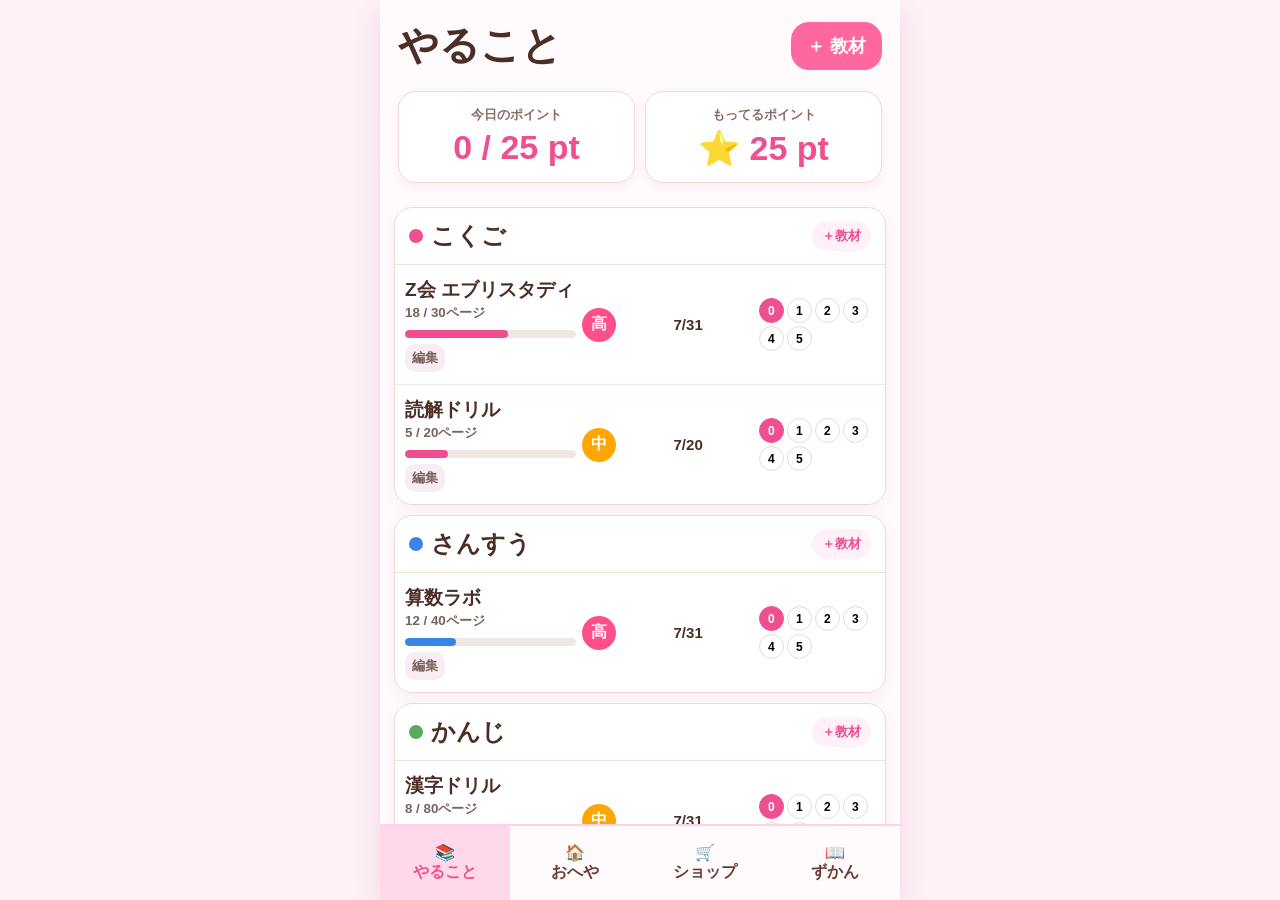
==== index.html @ a9160737 "Ver23" ====
<!doctype html><html lang="ja"><head><meta charset="utf-8"><meta name="viewport" content="width=device-width,initial-scale=1,viewport-fit=cover"><title>まこペット</title><link rel="stylesheet" href="style.css"></head><body><div class="phone">
<section id="todo" class="page active htmlPage"><div class="todoHeader"><h1>やること</h1><button onclick="openTaskEditor()">＋ 教材</button></div><div class="summary"><div><small>今日のポイント</small><b><span id="todayPoints">0</span> / <span id="dailyGoal">25</span> pt</b></div><div><small>もってるポイント</small><b>⭐ <span id="pointsTop">25</span> pt</b></div></div><div id="taskList" class="taskList"></div></section>
<section id="room" class="page imagePage"><img src="room.png" class="screen"><button class="hot pet" onclick="petTap()"></button><button class="hot roomFood" onclick="openInventory('food')"></button><button class="hot roomDress" onclick="openInventory('dress')"></button></section>
<section id="shop" class="page imagePage"><img src="shop.png" class="screen"><button class="hot f1" onclick="buyFood('おにぎり',10,15)"></button><button class="hot f2" onclick="buyFood('りんご',5,10)"></button><button class="hot f3" onclick="buyFood('ドーナツ',20,25)"></button><button class="hot f4" onclick="buyFood('パンケーキ',30,30)"></button><button class="hot d1" onclick="buyDress('ピンクリボン',15)"></button><button class="hot d2" onclick="buyDress('まるメガネ',15)"></button><button class="hot d3" onclick="buyDress('あかいぼうし',20)"></button><button class="hot d4" onclick="buyDress('天使のはね',30)"></button><button class="hot d5" onclick="buyDress('ピンクのワンピ',25)"></button><button class="hot d6" onclick="buyDress('ハートバッグ',20)"></button></section>
<section id="book" class="page imagePage"><img src="book.png" class="screen contain"></section>
<nav class="bottomNav"><button onclick="showPage('todo')" id="nav-todo" class="on">📚<br>やること</button><button onclick="showPage('room')" id="nav-room">🏠<br>おへや</button><button onclick="showPage('shop')" id="nav-shop">🛒<br>ショップ</button><button onclick="showPage('book')" id="nav-book">📖<br>ずかん</button></nav>
<div id="roomHud" class="roomHud hidden"><span>⭐ <b id="pointsHud">25</b>pt</span><span>おなか <b id="bellyHud">32</b>/50</span></div><div id="toast" class="toast hidden"></div>
<div id="modal" class="modal hidden"><div class="panel"><button class="close" onclick="closeModal()">×</button><h2 id="modalTitle">もちもの</h2><div id="modalBody" class="modalBody"></div></div></div>
<div id="taskEditor" class="modal hidden"><div class="panel editorPanel"><button class="close" onclick="closeTaskEditor()">×</button><h2 id="editorTitle">教材を追加</h2><input type="hidden" id="editId"><label>科目</label><select id="subjectInput"><option>こくご</option><option>さんすう</option><option>かんじ</option><option>けいさん</option><option>えいご</option><option>そのた</option></select><label>ドリル名</label><input id="nameInput" placeholder="例：Z会 エブリスタディ"><label>進捗</label><div class="row"><input id="nowInput" type="number" min="0" value="0"><span>/</span><input id="totalInput" type="number" min="1" value="30"></div><label>優先度</label><select id="priorityInput"><option>高</option><option>中</option><option>低</option></select><label>期限</label><input id="dateInput" type="date"><button class="saveBtn" onclick="saveTask()">保存</button><button id="deleteBtn" class="deleteBtn hidden" onclick="deleteTask()">削除</button></div></div>
</div><script src="app.js"></script></body></html>
---- style.css ----
*{box-sizing:border-box}html,body{margin:0;height:100%;background:#fff1f7;font-family:-apple-system,BlinkMacSystemFont,"Hiragino Sans","Yu Gothic",sans-serif;color:#4b2e25}body{display:flex;align-items:center;justify-content:center;overflow:hidden}.phone{position:relative;width:min(100vw,66.67dvh);height:min(100dvh,150vw);max-width:520px;background:#fff;overflow:hidden;box-shadow:0 10px 28px rgba(160,70,120,.15)}.page{position:absolute;inset:0 0 8.5% 0;display:none;overflow:auto;background:#fffafc}.page.active{display:block}.imagePage{overflow:hidden}.screen{width:100%;height:100%;object-fit:cover;display:block;pointer-events:none;user-select:none}.screen.contain{object-fit:contain;background:#fff8fb}.bottomNav{position:absolute;left:0;right:0;bottom:0;height:8.5%;display:grid;grid-template-columns:repeat(4,1fr);background:#fffafc;border-top:2px solid #ffd2e4;z-index:60}.bottomNav button{border:0;background:#fffafc;font-weight:900;font-size:clamp(11px,2.8vw,16px);color:#6b3d32}.bottomNav button.on{background:#ffd9e9;color:#ef4f90}.todoHeader{display:flex;align-items:center;justify-content:space-between;padding:18px 18px 8px}.todoHeader h1{margin:0;font-size:clamp(28px,7vw,40px)}.todoHeader button,.saveBtn{border:0;border-radius:18px;background:#ff679f;color:white;font-weight:900;padding:12px 16px;font-size:clamp(14px,3.4vw,18px)}.summary{display:grid;grid-template-columns:1fr 1fr;gap:10px;padding:10px 18px}.summary div{background:white;border:1.8px solid #f3d9d6;border-radius:18px;padding:14px;text-align:center;box-shadow:0 4px 10px rgba(160,70,120,.06)}.summary small{display:block;color:#8c6c64;font-weight:900;margin-bottom:4px}.summary b{font-size:clamp(22px,6vw,34px);color:#ef4f90}.taskList{padding:4px 14px 80px}.subjectBlock{background:white;border:1.8px solid #ead9d4;border-radius:18px;margin:10px 0;overflow:hidden;box-shadow:0 5px 14px rgba(160,70,120,.06)}.subjectHead{display:flex;align-items:center;gap:8px;padding:12px 14px;border-bottom:1px solid #f0e1dd;font-weight:900;font-size:clamp(18px,4.2vw,24px)}.dot{width:14px;height:14px;border-radius:50%;background:#ef4f90;flex:0 0 auto}.addMini{margin-left:auto;border:0;background:#fff1f7;color:#ef4f90;border-radius:999px;padding:6px 10px;font-weight:900}.taskCard{display:grid;grid-template-columns:1.4fr .7fr .65fr .95fr;gap:6px;align-items:center;padding:12px 10px;border-bottom:1px solid #f4e7e4}.taskCard:last-child{border-bottom:0}.taskMain b{display:block;font-size:clamp(15px,3.6vw,19px)}.taskMain small{color:#7a625c;font-weight:700}.progress{height:8px;background:#eee7e4;border-radius:999px;overflow:hidden;margin-top:8px}.progress span{display:block;height:100%;background:#ef4f90;border-radius:999px}.badge{display:inline-flex;align-items:center;justify-content:center;width:34px;height:34px;border-radius:50%;color:white;font-weight:900;background:#ff4f8b}.badge.mid{background:#ffa600}.badge.low{background:#5fbf66}.deadline{font-weight:900;font-size:clamp(12px,3vw,15px)}.pointBtns{display:flex;gap:3px;flex-wrap:wrap}.pointBtns button{width:25px;height:25px;border-radius:50%;border:1px solid #e9d9d5;background:#fff;font-weight:900;font-size:12px}.pointBtns button.on{background:#ef4f90;color:white;border-color:#ef4f90}.editSmall{border:0;background:#f8edf2;border-radius:10px;padding:5px 7px;margin-top:6px;font-weight:900;color:#7a625c}.roomHud{position:absolute;top:1.2%;right:2%;display:flex;gap:7px;z-index:45;pointer-events:none}.roomHud span{background:rgba(255,255,255,.94);border:2px solid #ffd2e4;border-radius:999px;padding:6px 12px;font-weight:900;font-size:clamp(12px,2.8vw,16px)}.hot{position:absolute;border:0;background:transparent;cursor:pointer;border-radius:18px;z-index:20}.hot:active{background:rgba(255,130,180,.18)}.pet{left:23%;top:27%;width:54%;height:35%}.roomFood{left:18%;top:66.5%;width:30%;height:13%}.roomDress{left:52%;top:66.5%;width:30%;height:13%}.f1{left:4%;top:25%;width:21.4%;height:19.7%}.f2{left:27.2%;top:25%;width:21.4%;height:19.7%}.f3{left:50.5%;top:25%;width:21.4%;height:19.7%}.f4{left:73.6%;top:25%;width:21.4%;height:19.7%}.d1{left:3.6%;top:62.6%;width:14.9%;height:14.7%}.d2{left:19.7%;top:62.6%;width:14.9%;height:14.7%}.d3{left:35.8%;top:62.6%;width:14.9%;height:14.7%}.d4{left:51.9%;top:62.6%;width:14.9%;height:14.7%}.d5{left:68%;top:62.6%;width:14.9%;height:14.7%}.d6{left:84.1%;top:62.6%;width:14.9%;height:14.7%}.toast{position:absolute;left:50%;bottom:10%;transform:translateX(-50%);background:white;border:3px solid #ffbdd8;color:#d94d8c;border-radius:999px;padding:12px 20px;font-weight:900;font-size:clamp(15px,3.8vw,22px);z-index:90;box-shadow:0 10px 24px rgba(150,80,110,.2);white-space:nowrap}.hidden{display:none!important}.modal{position:absolute;inset:0;display:flex;align-items:flex-end;justify-content:center;padding:14px;background:rgba(60,30,45,.30);z-index:80}.panel{width:100%;max-height:92%;overflow:auto;background:#fffafc;border:3px solid #ffbdd8;border-radius:28px;padding:22px 16px 18px;box-shadow:0 18px 44px rgba(80,40,60,.28);position:relative}.panel h2{margin:0 0 16px;color:#d94d8c;text-align:center;font-size:26px}.close{position:absolute;right:14px;top:12px;width:40px;height:40px;border:0;border-radius:50%;background:#ff6fa5;color:white;font-size:28px;font-weight:900}.modalBody{display:grid;grid-template-columns:repeat(2,1fr);gap:10px}.modalBody button{min-height:72px;border:3px solid #ffd3e4;border-radius:18px;background:linear-gradient(#fff,#fff7fb);color:#6b3d32;font-weight:900;font-size:17px}.modalBody span{display:block;margin-top:5px;color:#e75f99;font-size:13px}label{display:block;margin:9px 0 4px;font-weight:900;color:#d94d8c}input,select{width:100%;border:2px solid #ffd3e4;border-radius:14px;padding:11px;font-size:16px;background:white}.row{display:grid;grid-template-columns:1fr 26px 1fr;gap:8px;align-items:center}.row span{text-align:center;font-weight:900}.deleteBtn{width:100%;margin-top:10px;border:0;border-radius:18px;background:#9b9b9b;color:#fff;font-weight:900;padding:12px;font-size:16px}@media(max-width:390px){.taskCard{grid-template-columns:1fr}.pointBtns button{width:30px;height:30px}.deadline{font-size:14px}}
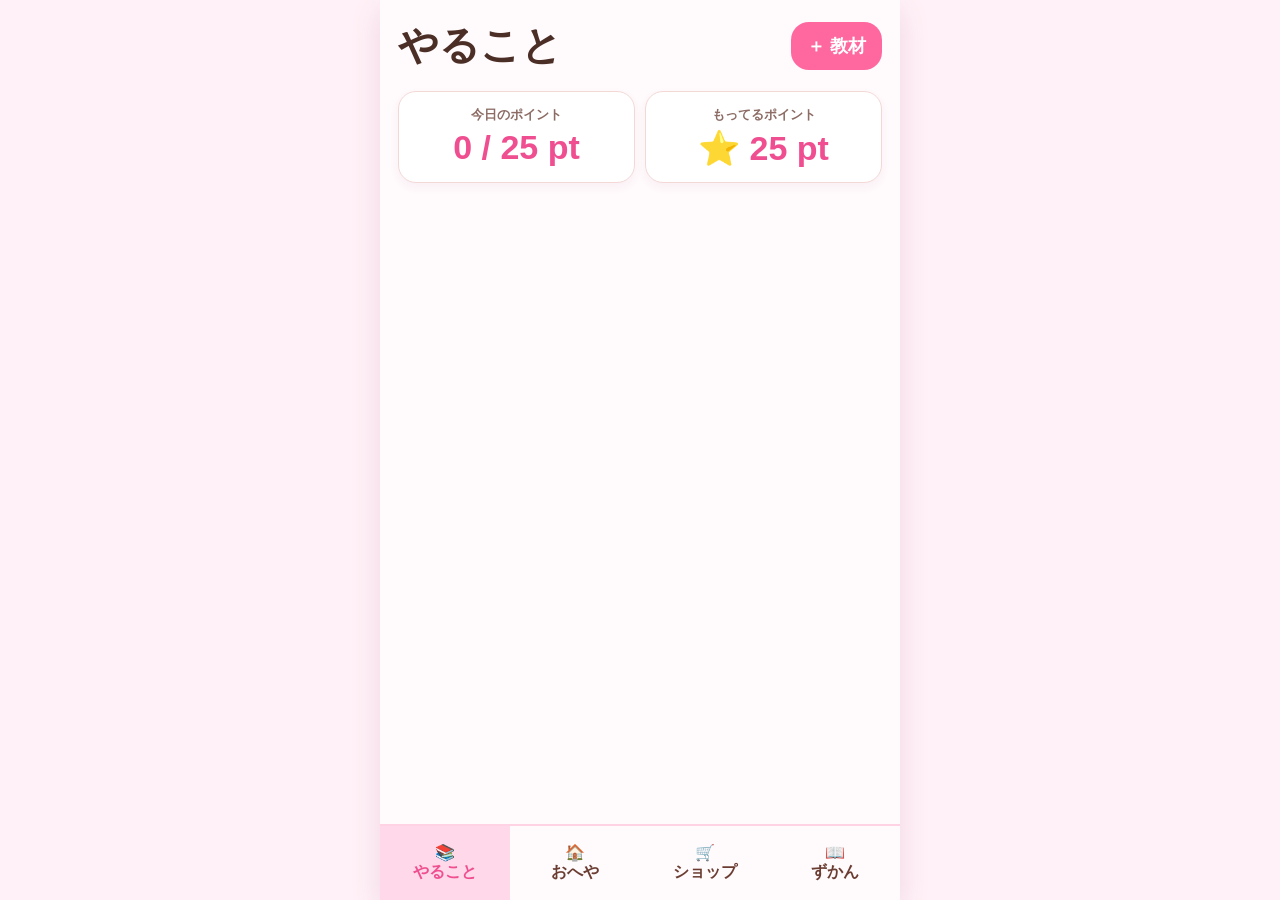
==== commit a09bb511: "Ver24" ====
--- a/index.html
+++ b/index.html
@@ -1,10 +1,101 @@
-<!doctype html><html lang="ja"><head><meta charset="utf-8"><meta name="viewport" content="width=device-width,initial-scale=1,viewport-fit=cover"><title>まこペット</title><link rel="stylesheet" href="style.css"></head><body><div class="phone">
-<section id="todo" class="page active htmlPage"><div class="todoHeader"><h1>やること</h1><button onclick="openTaskEditor()">＋ 教材</button></div><div class="summary"><div><small>今日のポイント</small><b><span id="todayPoints">0</span> / <span id="dailyGoal">25</span> pt</b></div><div><small>もってるポイント</small><b>⭐ <span id="pointsTop">25</span> pt</b></div></div><div id="taskList" class="taskList"></div></section>
-<section id="room" class="page imagePage"><img src="room.png" class="screen"><button class="hot pet" onclick="petTap()"></button><button class="hot roomFood" onclick="openInventory('food')"></button><button class="hot roomDress" onclick="openInventory('dress')"></button></section>
-<section id="shop" class="page imagePage"><img src="shop.png" class="screen"><button class="hot f1" onclick="buyFood('おにぎり',10,15)"></button><button class="hot f2" onclick="buyFood('りんご',5,10)"></button><button class="hot f3" onclick="buyFood('ドーナツ',20,25)"></button><button class="hot f4" onclick="buyFood('パンケーキ',30,30)"></button><button class="hot d1" onclick="buyDress('ピンクリボン',15)"></button><button class="hot d2" onclick="buyDress('まるメガネ',15)"></button><button class="hot d3" onclick="buyDress('あかいぼうし',20)"></button><button class="hot d4" onclick="buyDress('天使のはね',30)"></button><button class="hot d5" onclick="buyDress('ピンクのワンピ',25)"></button><button class="hot d6" onclick="buyDress('ハートバッグ',20)"></button></section>
-<section id="book" class="page imagePage"><img src="book.png" class="screen contain"></section>
-<nav class="bottomNav"><button onclick="showPage('todo')" id="nav-todo" class="on">📚<br>やること</button><button onclick="showPage('room')" id="nav-room">🏠<br>おへや</button><button onclick="showPage('shop')" id="nav-shop">🛒<br>ショップ</button><button onclick="showPage('book')" id="nav-book">📖<br>ずかん</button></nav>
-<div id="roomHud" class="roomHud hidden"><span>⭐ <b id="pointsHud">25</b>pt</span><span>おなか <b id="bellyHud">32</b>/50</span></div><div id="toast" class="toast hidden"></div>
-<div id="modal" class="modal hidden"><div class="panel"><button class="close" onclick="closeModal()">×</button><h2 id="modalTitle">もちもの</h2><div id="modalBody" class="modalBody"></div></div></div>
-<div id="taskEditor" class="modal hidden"><div class="panel editorPanel"><button class="close" onclick="closeTaskEditor()">×</button><h2 id="editorTitle">教材を追加</h2><input type="hidden" id="editId"><label>科目</label><select id="subjectInput"><option>こくご</option><option>さんすう</option><option>かんじ</option><option>けいさん</option><option>えいご</option><option>そのた</option></select><label>ドリル名</label><input id="nameInput" placeholder="例：Z会 エブリスタディ"><label>進捗</label><div class="row"><input id="nowInput" type="number" min="0" value="0"><span>/</span><input id="totalInput" type="number" min="1" value="30"></div><label>優先度</label><select id="priorityInput"><option>高</option><option>中</option><option>低</option></select><label>期限</label><input id="dateInput" type="date"><button class="saveBtn" onclick="saveTask()">保存</button><button id="deleteBtn" class="deleteBtn hidden" onclick="deleteTask()">削除</button></div></div>
-</div><script src="app.js"></script></body></html>+<!doctype html>
+<html lang="ja">
+<head>
+<meta charset="utf-8">
+<meta name="viewport" content="width=device-width,initial-scale=1,viewport-fit=cover">
+<title>まこペット</title>
+<link rel="stylesheet" href="./style.css?v=4">
+</head>
+<body>
+<div class="phone">
+
+<section id="todo" class="page active htmlPage">
+  <header class="todoHeader">
+    <h1>やること</h1>
+    <button class="addMain" onclick="openTaskEditor()">＋ 教材</button>
+  </header>
+  <div class="summary">
+    <div><small>今日のポイント</small><b><span id="todayPoints">0</span> / <span id="dailyGoal">25</span> pt</b></div>
+    <div><small>もってるポイント</small><b>⭐ <span id="pointsTop">25</span> pt</b></div>
+  </div>
+  <div id="taskList" class="taskList"></div>
+</section>
+
+<section id="room" class="page imagePage">
+  <img src="./room.png" class="screen" alt="おへや">
+  <button class="hot pet" onclick="petTap()" aria-label="ペット"></button>
+  <button class="hot roomFood" onclick="openInventory('food')" aria-label="ごはん"></button>
+  <button class="hot roomDress" onclick="openInventory('dress')" aria-label="きせかえ"></button>
+</section>
+
+<section id="shop" class="page imagePage">
+  <img src="./shop.png" class="screen" alt="ショップ">
+  <button class="hot f1" onclick="buyFood('おにぎり',10,15)"></button>
+  <button class="hot f2" onclick="buyFood('りんご',5,10)"></button>
+  <button class="hot f3" onclick="buyFood('ドーナツ',20,25)"></button>
+  <button class="hot f4" onclick="buyFood('パンケーキ',30,30)"></button>
+  <button class="hot d1" onclick="buyDress('ピンクリボン',15)"></button>
+  <button class="hot d2" onclick="buyDress('まるメガネ',15)"></button>
+  <button class="hot d3" onclick="buyDress('あかいぼうし',20)"></button>
+  <button class="hot d4" onclick="buyDress('天使のはね',30)"></button>
+  <button class="hot d5" onclick="buyDress('ピンクのワンピ',25)"></button>
+  <button class="hot d6" onclick="buyDress('ハートバッグ',20)"></button>
+</section>
+
+<section id="book" class="page imagePage">
+  <img src="./book.png" class="screen contain" alt="ずかん">
+</section>
+
+<nav class="bottomNav">
+  <button onclick="showPage('todo')" id="nav-todo" class="on">📚<br>やること</button>
+  <button onclick="showPage('room')" id="nav-room">🏠<br>おへや</button>
+  <button onclick="showPage('shop')" id="nav-shop">🛒<br>ショップ</button>
+  <button onclick="showPage('book')" id="nav-book">📖<br>ずかん</button>
+</nav>
+
+<div id="roomHud" class="roomHud hidden">
+  <span>⭐ <b id="pointsHud">25</b>pt</span>
+  <span>おなか <b id="bellyHud">32</b>/50</span>
+</div>
+
+<div id="toast" class="toast hidden"></div>
+
+<div id="modal" class="modal hidden">
+  <div class="panel">
+    <button class="close" onclick="closeModal()">×</button>
+    <h2 id="modalTitle">もちもの</h2>
+    <div id="modalBody" class="modalBody"></div>
+  </div>
+</div>
+
+<div id="taskEditor" class="modal hidden">
+  <div class="panel editorPanel">
+    <button class="close" onclick="closeTaskEditor()">×</button>
+    <h2 id="editorTitle">教材を追加</h2>
+    <input type="hidden" id="editId">
+    <label>科目</label>
+    <select id="subjectInput">
+      <option>こくご</option><option>さんすう</option><option>かんじ</option>
+      <option>けいさん</option><option>えいご</option><option>そのた</option>
+    </select>
+    <label>ドリル名</label>
+    <input id="nameInput" placeholder="例：Z会 エブリスタディ">
+    <label>進捗</label>
+    <div class="row">
+      <input id="nowInput" type="number" min="0" value="0">
+      <span>/</span>
+      <input id="totalInput" type="number" min="1" value="30">
+    </div>
+    <label>優先度</label>
+    <select id="priorityInput"><option>高</option><option>中</option><option>低</option></select>
+    <label>期限</label>
+    <input id="dateInput" type="date">
+    <button class="saveBtn" onclick="saveTask()">保存</button>
+    <button id="deleteBtn" class="deleteBtn hidden" onclick="deleteTask()">削除</button>
+  </div>
+</div>
+
+</div>
+<script src="./app.js?v=4"></script>
+</body>
+</html>
--- a/style.css
+++ b/style.css
@@ -1 +1,34 @@
-*{box-sizing:border-box}html,body{margin:0;height:100%;background:#fff1f7;font-family:-apple-system,BlinkMacSystemFont,"Hiragino Sans","Yu Gothic",sans-serif;color:#4b2e25}body{display:flex;align-items:center;justify-content:center;overflow:hidden}.phone{position:relative;width:min(100vw,66.67dvh);height:min(100dvh,150vw);max-width:520px;background:#fff;overflow:hidden;box-shadow:0 10px 28px rgba(160,70,120,.15)}.page{position:absolute;inset:0 0 8.5% 0;display:none;overflow:auto;background:#fffafc}.page.active{display:block}.imagePage{overflow:hidden}.screen{width:100%;height:100%;object-fit:cover;display:block;pointer-events:none;user-select:none}.screen.contain{object-fit:contain;background:#fff8fb}.bottomNav{position:absolute;left:0;right:0;bottom:0;height:8.5%;display:grid;grid-template-columns:repeat(4,1fr);background:#fffafc;border-top:2px solid #ffd2e4;z-index:60}.bottomNav button{border:0;background:#fffafc;font-weight:900;font-size:clamp(11px,2.8vw,16px);color:#6b3d32}.bottomNav button.on{background:#ffd9e9;color:#ef4f90}.todoHeader{display:flex;align-items:center;justify-content:space-between;padding:18px 18px 8px}.todoHeader h1{margin:0;font-size:clamp(28px,7vw,40px)}.todoHeader button,.saveBtn{border:0;border-radius:18px;background:#ff679f;color:white;font-weight:900;padding:12px 16px;font-size:clamp(14px,3.4vw,18px)}.summary{display:grid;grid-template-columns:1fr 1fr;gap:10px;padding:10px 18px}.summary div{background:white;border:1.8px solid #f3d9d6;border-radius:18px;padding:14px;text-align:center;box-shadow:0 4px 10px rgba(160,70,120,.06)}.summary small{display:block;color:#8c6c64;font-weight:900;margin-bottom:4px}.summary b{font-size:clamp(22px,6vw,34px);color:#ef4f90}.taskList{padding:4px 14px 80px}.subjectBlock{background:white;border:1.8px solid #ead9d4;border-radius:18px;margin:10px 0;overflow:hidden;box-shadow:0 5px 14px rgba(160,70,120,.06)}.subjectHead{display:flex;align-items:center;gap:8px;padding:12px 14px;border-bottom:1px solid #f0e1dd;font-weight:900;font-size:clamp(18px,4.2vw,24px)}.dot{width:14px;height:14px;border-radius:50%;background:#ef4f90;flex:0 0 auto}.addMini{margin-left:auto;border:0;background:#fff1f7;color:#ef4f90;border-radius:999px;padding:6px 10px;font-weight:900}.taskCard{display:grid;grid-template-columns:1.4fr .7fr .65fr .95fr;gap:6px;align-items:center;padding:12px 10px;border-bottom:1px solid #f4e7e4}.taskCard:last-child{border-bottom:0}.taskMain b{display:block;font-size:clamp(15px,3.6vw,19px)}.taskMain small{color:#7a625c;font-weight:700}.progress{height:8px;background:#eee7e4;border-radius:999px;overflow:hidden;margin-top:8px}.progress span{display:block;height:100%;background:#ef4f90;border-radius:999px}.badge{display:inline-flex;align-items:center;justify-content:center;width:34px;height:34px;border-radius:50%;color:white;font-weight:900;background:#ff4f8b}.badge.mid{background:#ffa600}.badge.low{background:#5fbf66}.deadline{font-weight:900;font-size:clamp(12px,3vw,15px)}.pointBtns{display:flex;gap:3px;flex-wrap:wrap}.pointBtns button{width:25px;height:25px;border-radius:50%;border:1px solid #e9d9d5;background:#fff;font-weight:900;font-size:12px}.pointBtns button.on{background:#ef4f90;color:white;border-color:#ef4f90}.editSmall{border:0;background:#f8edf2;border-radius:10px;padding:5px 7px;margin-top:6px;font-weight:900;color:#7a625c}.roomHud{position:absolute;top:1.2%;right:2%;display:flex;gap:7px;z-index:45;pointer-events:none}.roomHud span{background:rgba(255,255,255,.94);border:2px solid #ffd2e4;border-radius:999px;padding:6px 12px;font-weight:900;font-size:clamp(12px,2.8vw,16px)}.hot{position:absolute;border:0;background:transparent;cursor:pointer;border-radius:18px;z-index:20}.hot:active{background:rgba(255,130,180,.18)}.pet{left:23%;top:27%;width:54%;height:35%}.roomFood{left:18%;top:66.5%;width:30%;height:13%}.roomDress{left:52%;top:66.5%;width:30%;height:13%}.f1{left:4%;top:25%;width:21.4%;height:19.7%}.f2{left:27.2%;top:25%;width:21.4%;height:19.7%}.f3{left:50.5%;top:25%;width:21.4%;height:19.7%}.f4{left:73.6%;top:25%;width:21.4%;height:19.7%}.d1{left:3.6%;top:62.6%;width:14.9%;height:14.7%}.d2{left:19.7%;top:62.6%;width:14.9%;height:14.7%}.d3{left:35.8%;top:62.6%;width:14.9%;height:14.7%}.d4{left:51.9%;top:62.6%;width:14.9%;height:14.7%}.d5{left:68%;top:62.6%;width:14.9%;height:14.7%}.d6{left:84.1%;top:62.6%;width:14.9%;height:14.7%}.toast{position:absolute;left:50%;bottom:10%;transform:translateX(-50%);background:white;border:3px solid #ffbdd8;color:#d94d8c;border-radius:999px;padding:12px 20px;font-weight:900;font-size:clamp(15px,3.8vw,22px);z-index:90;box-shadow:0 10px 24px rgba(150,80,110,.2);white-space:nowrap}.hidden{display:none!important}.modal{position:absolute;inset:0;display:flex;align-items:flex-end;justify-content:center;padding:14px;background:rgba(60,30,45,.30);z-index:80}.panel{width:100%;max-height:92%;overflow:auto;background:#fffafc;border:3px solid #ffbdd8;border-radius:28px;padding:22px 16px 18px;box-shadow:0 18px 44px rgba(80,40,60,.28);position:relative}.panel h2{margin:0 0 16px;color:#d94d8c;text-align:center;font-size:26px}.close{position:absolute;right:14px;top:12px;width:40px;height:40px;border:0;border-radius:50%;background:#ff6fa5;color:white;font-size:28px;font-weight:900}.modalBody{display:grid;grid-template-columns:repeat(2,1fr);gap:10px}.modalBody button{min-height:72px;border:3px solid #ffd3e4;border-radius:18px;background:linear-gradient(#fff,#fff7fb);color:#6b3d32;font-weight:900;font-size:17px}.modalBody span{display:block;margin-top:5px;color:#e75f99;font-size:13px}label{display:block;margin:9px 0 4px;font-weight:900;color:#d94d8c}input,select{width:100%;border:2px solid #ffd3e4;border-radius:14px;padding:11px;font-size:16px;background:white}.row{display:grid;grid-template-columns:1fr 26px 1fr;gap:8px;align-items:center}.row span{text-align:center;font-weight:900}.deleteBtn{width:100%;margin-top:10px;border:0;border-radius:18px;background:#9b9b9b;color:#fff;font-weight:900;padding:12px;font-size:16px}@media(max-width:390px){.taskCard{grid-template-columns:1fr}.pointBtns button{width:30px;height:30px}.deadline{font-size:14px}}+*{box-sizing:border-box}
+html,body{margin:0;height:100%;background:#fff1f7;font-family:-apple-system,BlinkMacSystemFont,"Hiragino Sans","Yu Gothic",sans-serif;color:#4b2e25}
+body{display:flex;align-items:center;justify-content:center;overflow:hidden}
+.phone{position:relative;width:min(100vw,66.67dvh);height:min(100dvh,150vw);max-width:520px;background:#fff;overflow:hidden;box-shadow:0 10px 28px rgba(160,70,120,.15)}
+.page{position:absolute;inset:0 0 8.5% 0;display:none;overflow:auto;background:#fffafc}
+.page.active{display:block}.imagePage{overflow:hidden}
+.screen{width:100%;height:100%;object-fit:cover;display:block;pointer-events:none;user-select:none}.screen.contain{object-fit:contain;background:#fff8fb}
+.bottomNav{position:absolute;left:0;right:0;bottom:0;height:8.5%;display:grid;grid-template-columns:repeat(4,1fr);background:#fffafc;border-top:2px solid #ffd2e4;z-index:60}
+.bottomNav button{border:0;background:#fffafc;font-weight:900;font-size:clamp(11px,2.8vw,16px);color:#6b3d32}
+.bottomNav button.on{background:#ffd9e9;color:#ef4f90}
+.todoHeader{display:flex;align-items:center;justify-content:space-between;padding:18px 18px 8px}.todoHeader h1{margin:0;font-size:clamp(28px,7vw,40px)}
+.addMain,.saveBtn{border:0;border-radius:18px;background:#ff679f;color:white;font-weight:900;padding:12px 16px;font-size:clamp(14px,3.4vw,18px)}
+.summary{display:grid;grid-template-columns:1fr 1fr;gap:10px;padding:10px 18px}.summary div{background:white;border:1.8px solid #f3d9d6;border-radius:18px;padding:14px;text-align:center;box-shadow:0 4px 10px rgba(160,70,120,.06)}
+.summary small{display:block;color:#8c6c64;font-weight:900;margin-bottom:4px}.summary b{font-size:clamp(22px,6vw,34px);color:#ef4f90}
+.taskList{padding:4px 14px 80px}.subjectBlock{background:white;border:1.8px solid #ead9d4;border-radius:18px;margin:10px 0;overflow:hidden;box-shadow:0 5px 14px rgba(160,70,120,.06)}
+.subjectHead{display:flex;align-items:center;gap:8px;padding:12px 14px;border-bottom:1px solid #f0e1dd;font-weight:900;font-size:clamp(18px,4.2vw,24px)}
+.dot{width:14px;height:14px;border-radius:50%;background:#ef4f90;flex:0 0 auto}.addMini{margin-left:auto;border:0;background:#fff1f7;color:#ef4f90;border-radius:999px;padding:6px 10px;font-weight:900}
+.taskCard{display:grid;grid-template-columns:1.4fr .7fr .65fr .95fr;gap:6px;align-items:center;padding:12px 10px;border-bottom:1px solid #f4e7e4}.taskCard:last-child{border-bottom:0}
+.taskMain b{display:block;font-size:clamp(15px,3.6vw,19px)}.taskMain small{color:#7a625c;font-weight:700}.progress{height:8px;background:#eee7e4;border-radius:999px;overflow:hidden;margin-top:8px}.progress span{display:block;height:100%;background:#ef4f90;border-radius:999px}
+.badge{display:inline-flex;align-items:center;justify-content:center;width:34px;height:34px;border-radius:50%;color:white;font-weight:900;background:#ff4f8b}.badge.mid{background:#ffa600}.badge.low{background:#5fbf66}
+.deadline{font-weight:900;font-size:clamp(12px,3vw,15px)}.pointBtns{display:flex;gap:3px;flex-wrap:wrap}.pointBtns button{width:25px;height:25px;border-radius:50%;border:1px solid #e9d9d5;background:#fff;font-weight:900;font-size:12px}.pointBtns button.on{background:#ef4f90;color:white;border-color:#ef4f90}
+.editSmall{border:0;background:#f8edf2;border-radius:10px;padding:5px 7px;margin-top:6px;font-weight:900;color:#7a625c}
+.roomHud{position:absolute;top:1.2%;right:2%;display:flex;gap:7px;z-index:45;pointer-events:none}.roomHud span{background:rgba(255,255,255,.94);border:2px solid #ffd2e4;border-radius:999px;padding:6px 12px;font-weight:900;font-size:clamp(12px,2.8vw,16px)}
+.hot{position:absolute;border:0;background:transparent;cursor:pointer;border-radius:18px;z-index:20}.hot:active{background:rgba(255,130,180,.18)}
+.pet{left:23%;top:27%;width:54%;height:35%}.roomFood{left:18%;top:66.5%;width:30%;height:13%}.roomDress{left:52%;top:66.5%;width:30%;height:13%}
+.f1{left:4%;top:25%;width:21.4%;height:19.7%}.f2{left:27.2%;top:25%;width:21.4%;height:19.7%}.f3{left:50.5%;top:25%;width:21.4%;height:19.7%}.f4{left:73.6%;top:25%;width:21.4%;height:19.7%}
+.d1{left:3.6%;top:62.6%;width:14.9%;height:14.7%}.d2{left:19.7%;top:62.6%;width:14.9%;height:14.7%}.d3{left:35.8%;top:62.6%;width:14.9%;height:14.7%}.d4{left:51.9%;top:62.6%;width:14.9%;height:14.7%}.d5{left:68%;top:62.6%;width:14.9%;height:14.7%}.d6{left:84.1%;top:62.6%;width:14.9%;height:14.7%}
+.toast{position:absolute;left:50%;bottom:10%;transform:translateX(-50%);background:white;border:3px solid #ffbdd8;color:#d94d8c;border-radius:999px;padding:12px 20px;font-weight:900;font-size:clamp(15px,3.8vw,22px);z-index:90;box-shadow:0 10px 24px rgba(150,80,110,.2);white-space:nowrap}
+.hidden{display:none!important}.modal{position:absolute;inset:0;display:flex;align-items:flex-end;justify-content:center;padding:14px;background:rgba(60,30,45,.30);z-index:80}
+.panel{width:100%;max-height:92%;overflow:auto;background:#fffafc;border:3px solid #ffbdd8;border-radius:28px;padding:22px 16px 18px;box-shadow:0 18px 44px rgba(80,40,60,.28);position:relative}
+.panel h2{margin:0 0 16px;color:#d94d8c;text-align:center;font-size:26px}.close{position:absolute;right:14px;top:12px;width:40px;height:40px;border:0;border-radius:50%;background:#ff6fa5;color:white;font-size:28px;font-weight:900}
+.modalBody{display:grid;grid-template-columns:repeat(2,1fr);gap:10px}.modalBody button{min-height:72px;border:3px solid #ffd3e4;border-radius:18px;background:linear-gradient(#fff,#fff7fb);color:#6b3d32;font-weight:900;font-size:17px}.modalBody span{display:block;margin-top:5px;color:#e75f99;font-size:13px}
+label{display:block;margin:9px 0 4px;font-weight:900;color:#d94d8c}input,select{width:100%;border:2px solid #ffd3e4;border-radius:14px;padding:11px;font-size:16px;background:white}.row{display:grid;grid-template-columns:1fr 26px 1fr;gap:8px;align-items:center}.row span{text-align:center;font-weight:900}.deleteBtn{width:100%;margin-top:10px;border:0;border-radius:18px;background:#9b9b9b;color:#fff;font-weight:900;padding:12px;font-size:16px}
+@media(max-width:390px){.taskCard{grid-template-columns:1fr}.pointBtns button{width:30px;height:30px}.deadline{font-size:14px}}
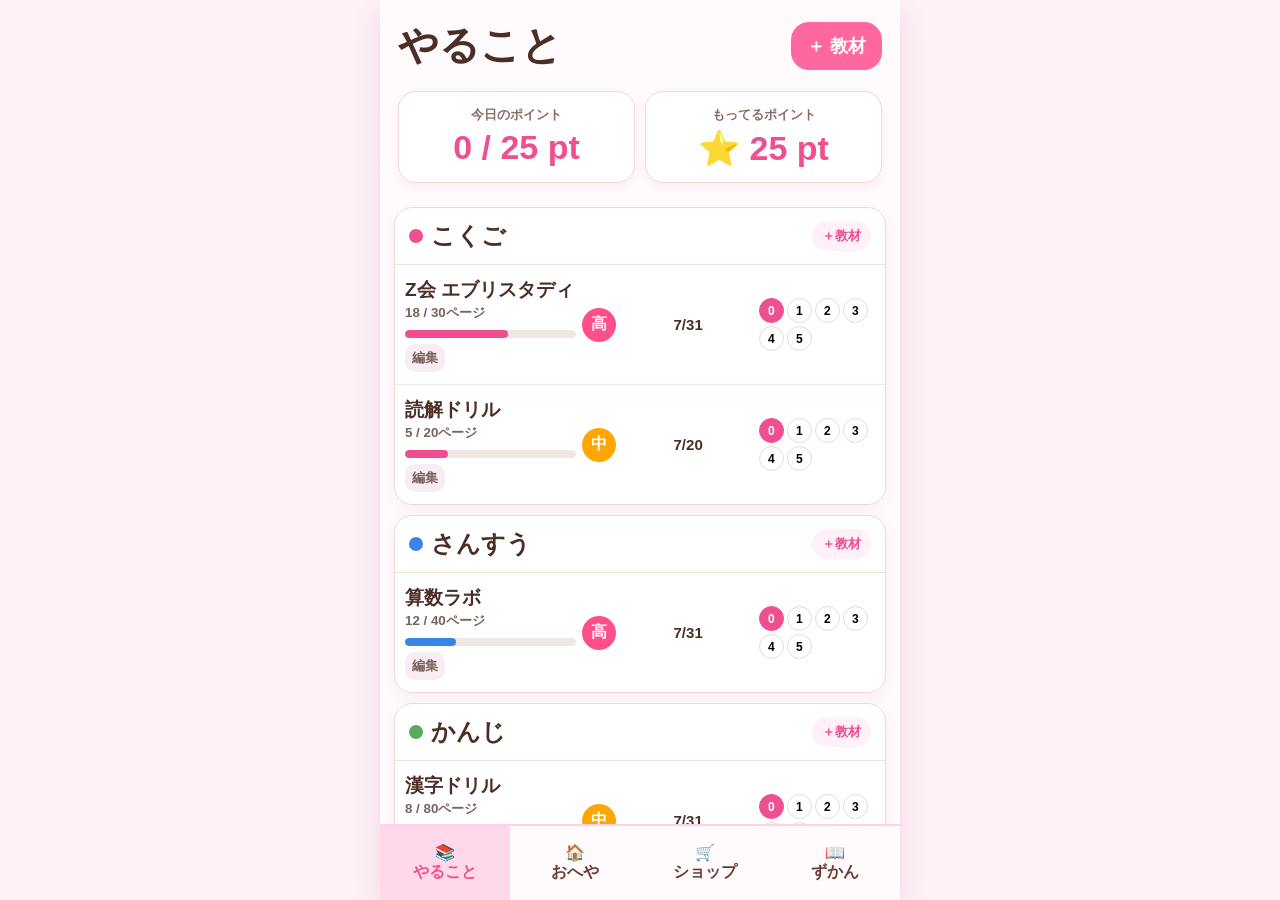
==== commit eb9270c2: "Ver41" ====
--- a/index.html
+++ b/index.html
@@ -1,101 +1,10 @@
-<!doctype html>
-<html lang="ja">
-<head>
-<meta charset="utf-8">
-<meta name="viewport" content="width=device-width,initial-scale=1,viewport-fit=cover">
-<title>まこペット</title>
-<link rel="stylesheet" href="./style.css?v=4">
-</head>
-<body>
-<div class="phone">
-
-<section id="todo" class="page active htmlPage">
-  <header class="todoHeader">
-    <h1>やること</h1>
-    <button class="addMain" onclick="openTaskEditor()">＋ 教材</button>
-  </header>
-  <div class="summary">
-    <div><small>今日のポイント</small><b><span id="todayPoints">0</span> / <span id="dailyGoal">25</span> pt</b></div>
-    <div><small>もってるポイント</small><b>⭐ <span id="pointsTop">25</span> pt</b></div>
-  </div>
-  <div id="taskList" class="taskList"></div>
-</section>
-
-<section id="room" class="page imagePage">
-  <img src="./room.png" class="screen" alt="おへや">
-  <button class="hot pet" onclick="petTap()" aria-label="ペット"></button>
-  <button class="hot roomFood" onclick="openInventory('food')" aria-label="ごはん"></button>
-  <button class="hot roomDress" onclick="openInventory('dress')" aria-label="きせかえ"></button>
-</section>
-
-<section id="shop" class="page imagePage">
-  <img src="./shop.png" class="screen" alt="ショップ">
-  <button class="hot f1" onclick="buyFood('おにぎり',10,15)"></button>
-  <button class="hot f2" onclick="buyFood('りんご',5,10)"></button>
-  <button class="hot f3" onclick="buyFood('ドーナツ',20,25)"></button>
-  <button class="hot f4" onclick="buyFood('パンケーキ',30,30)"></button>
-  <button class="hot d1" onclick="buyDress('ピンクリボン',15)"></button>
-  <button class="hot d2" onclick="buyDress('まるメガネ',15)"></button>
-  <button class="hot d3" onclick="buyDress('あかいぼうし',20)"></button>
-  <button class="hot d4" onclick="buyDress('天使のはね',30)"></button>
-  <button class="hot d5" onclick="buyDress('ピンクのワンピ',25)"></button>
-  <button class="hot d6" onclick="buyDress('ハートバッグ',20)"></button>
-</section>
-
-<section id="book" class="page imagePage">
-  <img src="./book.png" class="screen contain" alt="ずかん">
-</section>
-
-<nav class="bottomNav">
-  <button onclick="showPage('todo')" id="nav-todo" class="on">📚<br>やること</button>
-  <button onclick="showPage('room')" id="nav-room">🏠<br>おへや</button>
-  <button onclick="showPage('shop')" id="nav-shop">🛒<br>ショップ</button>
-  <button onclick="showPage('book')" id="nav-book">📖<br>ずかん</button>
-</nav>
-
-<div id="roomHud" class="roomHud hidden">
-  <span>⭐ <b id="pointsHud">25</b>pt</span>
-  <span>おなか <b id="bellyHud">32</b>/50</span>
-</div>
-
-<div id="toast" class="toast hidden"></div>
-
-<div id="modal" class="modal hidden">
-  <div class="panel">
-    <button class="close" onclick="closeModal()">×</button>
-    <h2 id="modalTitle">もちもの</h2>
-    <div id="modalBody" class="modalBody"></div>
-  </div>
-</div>
-
-<div id="taskEditor" class="modal hidden">
-  <div class="panel editorPanel">
-    <button class="close" onclick="closeTaskEditor()">×</button>
-    <h2 id="editorTitle">教材を追加</h2>
-    <input type="hidden" id="editId">
-    <label>科目</label>
-    <select id="subjectInput">
-      <option>こくご</option><option>さんすう</option><option>かんじ</option>
-      <option>けいさん</option><option>えいご</option><option>そのた</option>
-    </select>
-    <label>ドリル名</label>
-    <input id="nameInput" placeholder="例：Z会 エブリスタディ">
-    <label>進捗</label>
-    <div class="row">
-      <input id="nowInput" type="number" min="0" value="0">
-      <span>/</span>
-      <input id="totalInput" type="number" min="1" value="30">
-    </div>
-    <label>優先度</label>
-    <select id="priorityInput"><option>高</option><option>中</option><option>低</option></select>
-    <label>期限</label>
-    <input id="dateInput" type="date">
-    <button class="saveBtn" onclick="saveTask()">保存</button>
-    <button id="deleteBtn" class="deleteBtn hidden" onclick="deleteTask()">削除</button>
-  </div>
-</div>
-
-</div>
-<script src="./app.js?v=4"></script>
-</body>
-</html>
+<!doctype html><html lang="ja"><head><meta charset="utf-8"><meta name="viewport" content="width=device-width,initial-scale=1,viewport-fit=cover"><title>まこペット</title><link rel="stylesheet" href="./style.css?v=5"></head><body><div class="phone">
+<section id="todo" class="page active"><header class="todoHeader"><h1>やること</h1><button class="addMain" id="addMainBtn">＋ 教材</button></header><div class="summary"><div><small>今日のポイント</small><b><span id="todayPoints">0</span> / <span id="dailyGoal">25</span> pt</b></div><div><small>もってるポイント</small><b>⭐ <span id="pointsTop">25</span> pt</b></div></div><div id="taskList" class="taskList"></div></section>
+<section id="room" class="page imagePage"><img src="./room.png" class="screen" alt="おへや"><button class="hot pet" id="petBtn"></button><button class="hot roomFood" id="roomFoodBtn"></button><button class="hot roomDress" id="roomDressBtn"></button></section>
+<section id="shop" class="page imagePage"><img src="./shop.png" class="screen" alt="ショップ"><button class="hot f1" data-food="おにぎり" data-cost="10" data-value="15"></button><button class="hot f2" data-food="りんご" data-cost="5" data-value="10"></button><button class="hot f3" data-food="ドーナツ" data-cost="20" data-value="25"></button><button class="hot f4" data-food="パンケーキ" data-cost="30" data-value="30"></button><button class="hot d1" data-dress="ピンクリボン" data-cost="15"></button><button class="hot d2" data-dress="まるメガネ" data-cost="15"></button><button class="hot d3" data-dress="あかいぼうし" data-cost="20"></button><button class="hot d4" data-dress="天使のはね" data-cost="30"></button><button class="hot d5" data-dress="ピンクのワンピ" data-cost="25"></button><button class="hot d6" data-dress="ハートバッグ" data-cost="20"></button></section>
+<section id="book" class="page imagePage"><img src="./book.png" class="screen contain" alt="ずかん"></section>
+<nav class="bottomNav"><button data-page="todo" id="nav-todo" class="on">📚<br>やること</button><button data-page="room" id="nav-room">🏠<br>おへや</button><button data-page="shop" id="nav-shop">🛒<br>ショップ</button><button data-page="book" id="nav-book">📖<br>ずかん</button></nav>
+<div id="roomHud" class="roomHud hidden"><span>⭐ <b id="pointsHud">25</b>pt</span><span>おなか <b id="bellyHud">32</b>/50</span></div><div id="toast" class="toast hidden"></div>
+<div id="itemModal" class="modal hidden"><div class="panel"><button class="close" id="closeItemModal">×</button><h2 id="itemModalTitle">もちもの</h2><div id="itemModalBody" class="modalBody"></div></div></div>
+<div id="taskEditor" class="modal hidden"><div class="panel editorPanel"><button class="close" id="closeTaskEditor">×</button><h2 id="editorTitle">教材を追加</h2><input type="hidden" id="editId"><label>科目</label><select id="subjectInput"><option>こくご</option><option>さんすう</option><option>かんじ</option><option>けいさん</option><option>えいご</option><option>そのた</option></select><label>ドリル名</label><input id="nameInput" placeholder="例：Z会 エブリスタディ"><label>進捗</label><div class="row"><input id="nowInput" type="number" min="0" value="0"><span>/</span><input id="totalInput" type="number" min="1" value="30"></div><label>優先度</label><select id="priorityInput"><option>高</option><option>中</option><option>低</option></select><label>期限</label><input id="dateInput" type="date"><button class="saveBtn" id="saveTaskBtn">保存</button><button id="deleteBtn" class="deleteBtn hidden">削除</button></div></div>
+</div><script src="./app.js?v=5"></script></body></html>
--- a/style.css
+++ b/style.css
@@ -1,34 +1 @@
-*{box-sizing:border-box}
-html,body{margin:0;height:100%;background:#fff1f7;font-family:-apple-system,BlinkMacSystemFont,"Hiragino Sans","Yu Gothic",sans-serif;color:#4b2e25}
-body{display:flex;align-items:center;justify-content:center;overflow:hidden}
-.phone{position:relative;width:min(100vw,66.67dvh);height:min(100dvh,150vw);max-width:520px;background:#fff;overflow:hidden;box-shadow:0 10px 28px rgba(160,70,120,.15)}
-.page{position:absolute;inset:0 0 8.5% 0;display:none;overflow:auto;background:#fffafc}
-.page.active{display:block}.imagePage{overflow:hidden}
-.screen{width:100%;height:100%;object-fit:cover;display:block;pointer-events:none;user-select:none}.screen.contain{object-fit:contain;background:#fff8fb}
-.bottomNav{position:absolute;left:0;right:0;bottom:0;height:8.5%;display:grid;grid-template-columns:repeat(4,1fr);background:#fffafc;border-top:2px solid #ffd2e4;z-index:60}
-.bottomNav button{border:0;background:#fffafc;font-weight:900;font-size:clamp(11px,2.8vw,16px);color:#6b3d32}
-.bottomNav button.on{background:#ffd9e9;color:#ef4f90}
-.todoHeader{display:flex;align-items:center;justify-content:space-between;padding:18px 18px 8px}.todoHeader h1{margin:0;font-size:clamp(28px,7vw,40px)}
-.addMain,.saveBtn{border:0;border-radius:18px;background:#ff679f;color:white;font-weight:900;padding:12px 16px;font-size:clamp(14px,3.4vw,18px)}
-.summary{display:grid;grid-template-columns:1fr 1fr;gap:10px;padding:10px 18px}.summary div{background:white;border:1.8px solid #f3d9d6;border-radius:18px;padding:14px;text-align:center;box-shadow:0 4px 10px rgba(160,70,120,.06)}
-.summary small{display:block;color:#8c6c64;font-weight:900;margin-bottom:4px}.summary b{font-size:clamp(22px,6vw,34px);color:#ef4f90}
-.taskList{padding:4px 14px 80px}.subjectBlock{background:white;border:1.8px solid #ead9d4;border-radius:18px;margin:10px 0;overflow:hidden;box-shadow:0 5px 14px rgba(160,70,120,.06)}
-.subjectHead{display:flex;align-items:center;gap:8px;padding:12px 14px;border-bottom:1px solid #f0e1dd;font-weight:900;font-size:clamp(18px,4.2vw,24px)}
-.dot{width:14px;height:14px;border-radius:50%;background:#ef4f90;flex:0 0 auto}.addMini{margin-left:auto;border:0;background:#fff1f7;color:#ef4f90;border-radius:999px;padding:6px 10px;font-weight:900}
-.taskCard{display:grid;grid-template-columns:1.4fr .7fr .65fr .95fr;gap:6px;align-items:center;padding:12px 10px;border-bottom:1px solid #f4e7e4}.taskCard:last-child{border-bottom:0}
-.taskMain b{display:block;font-size:clamp(15px,3.6vw,19px)}.taskMain small{color:#7a625c;font-weight:700}.progress{height:8px;background:#eee7e4;border-radius:999px;overflow:hidden;margin-top:8px}.progress span{display:block;height:100%;background:#ef4f90;border-radius:999px}
-.badge{display:inline-flex;align-items:center;justify-content:center;width:34px;height:34px;border-radius:50%;color:white;font-weight:900;background:#ff4f8b}.badge.mid{background:#ffa600}.badge.low{background:#5fbf66}
-.deadline{font-weight:900;font-size:clamp(12px,3vw,15px)}.pointBtns{display:flex;gap:3px;flex-wrap:wrap}.pointBtns button{width:25px;height:25px;border-radius:50%;border:1px solid #e9d9d5;background:#fff;font-weight:900;font-size:12px}.pointBtns button.on{background:#ef4f90;color:white;border-color:#ef4f90}
-.editSmall{border:0;background:#f8edf2;border-radius:10px;padding:5px 7px;margin-top:6px;font-weight:900;color:#7a625c}
-.roomHud{position:absolute;top:1.2%;right:2%;display:flex;gap:7px;z-index:45;pointer-events:none}.roomHud span{background:rgba(255,255,255,.94);border:2px solid #ffd2e4;border-radius:999px;padding:6px 12px;font-weight:900;font-size:clamp(12px,2.8vw,16px)}
-.hot{position:absolute;border:0;background:transparent;cursor:pointer;border-radius:18px;z-index:20}.hot:active{background:rgba(255,130,180,.18)}
-.pet{left:23%;top:27%;width:54%;height:35%}.roomFood{left:18%;top:66.5%;width:30%;height:13%}.roomDress{left:52%;top:66.5%;width:30%;height:13%}
-.f1{left:4%;top:25%;width:21.4%;height:19.7%}.f2{left:27.2%;top:25%;width:21.4%;height:19.7%}.f3{left:50.5%;top:25%;width:21.4%;height:19.7%}.f4{left:73.6%;top:25%;width:21.4%;height:19.7%}
-.d1{left:3.6%;top:62.6%;width:14.9%;height:14.7%}.d2{left:19.7%;top:62.6%;width:14.9%;height:14.7%}.d3{left:35.8%;top:62.6%;width:14.9%;height:14.7%}.d4{left:51.9%;top:62.6%;width:14.9%;height:14.7%}.d5{left:68%;top:62.6%;width:14.9%;height:14.7%}.d6{left:84.1%;top:62.6%;width:14.9%;height:14.7%}
-.toast{position:absolute;left:50%;bottom:10%;transform:translateX(-50%);background:white;border:3px solid #ffbdd8;color:#d94d8c;border-radius:999px;padding:12px 20px;font-weight:900;font-size:clamp(15px,3.8vw,22px);z-index:90;box-shadow:0 10px 24px rgba(150,80,110,.2);white-space:nowrap}
-.hidden{display:none!important}.modal{position:absolute;inset:0;display:flex;align-items:flex-end;justify-content:center;padding:14px;background:rgba(60,30,45,.30);z-index:80}
-.panel{width:100%;max-height:92%;overflow:auto;background:#fffafc;border:3px solid #ffbdd8;border-radius:28px;padding:22px 16px 18px;box-shadow:0 18px 44px rgba(80,40,60,.28);position:relative}
-.panel h2{margin:0 0 16px;color:#d94d8c;text-align:center;font-size:26px}.close{position:absolute;right:14px;top:12px;width:40px;height:40px;border:0;border-radius:50%;background:#ff6fa5;color:white;font-size:28px;font-weight:900}
-.modalBody{display:grid;grid-template-columns:repeat(2,1fr);gap:10px}.modalBody button{min-height:72px;border:3px solid #ffd3e4;border-radius:18px;background:linear-gradient(#fff,#fff7fb);color:#6b3d32;font-weight:900;font-size:17px}.modalBody span{display:block;margin-top:5px;color:#e75f99;font-size:13px}
-label{display:block;margin:9px 0 4px;font-weight:900;color:#d94d8c}input,select{width:100%;border:2px solid #ffd3e4;border-radius:14px;padding:11px;font-size:16px;background:white}.row{display:grid;grid-template-columns:1fr 26px 1fr;gap:8px;align-items:center}.row span{text-align:center;font-weight:900}.deleteBtn{width:100%;margin-top:10px;border:0;border-radius:18px;background:#9b9b9b;color:#fff;font-weight:900;padding:12px;font-size:16px}
-@media(max-width:390px){.taskCard{grid-template-columns:1fr}.pointBtns button{width:30px;height:30px}.deadline{font-size:14px}}+*{box-sizing:border-box}html,body{margin:0;height:100%;background:#fff1f7;font-family:-apple-system,BlinkMacSystemFont,"Hiragino Sans","Yu Gothic",sans-serif;color:#4b2e25}body{display:flex;align-items:center;justify-content:center;overflow:hidden}.phone{position:relative;width:min(100vw,66.67dvh);height:min(100dvh,150vw);max-width:520px;background:#fff;overflow:hidden;box-shadow:0 10px 28px rgba(160,70,120,.15)}.page{position:absolute;inset:0 0 8.5% 0;display:none;overflow:auto;background:#fffafc}.page.active{display:block}.imagePage{overflow:hidden}.screen{width:100%;height:100%;object-fit:cover;display:block;pointer-events:none;user-select:none}.screen.contain{object-fit:contain;background:#fff8fb}.bottomNav{position:absolute;left:0;right:0;bottom:0;height:8.5%;display:grid;grid-template-columns:repeat(4,1fr);background:#fffafc;border-top:2px solid #ffd2e4;z-index:60}.bottomNav button{border:0;background:#fffafc;font-weight:900;font-size:clamp(11px,2.8vw,16px);color:#6b3d32}.bottomNav button.on{background:#ffd9e9;color:#ef4f90}.todoHeader{display:flex;align-items:center;justify-content:space-between;padding:18px 18px 8px}.todoHeader h1{margin:0;font-size:clamp(28px,7vw,40px)}.addMain,.saveBtn{border:0;border-radius:18px;background:#ff679f;color:white;font-weight:900;padding:12px 16px;font-size:clamp(14px,3.4vw,18px)}.summary{display:grid;grid-template-columns:1fr 1fr;gap:10px;padding:10px 18px}.summary div{background:white;border:1.8px solid #f3d9d6;border-radius:18px;padding:14px;text-align:center;box-shadow:0 4px 10px rgba(160,70,120,.06)}.summary small{display:block;color:#8c6c64;font-weight:900;margin-bottom:4px}.summary b{font-size:clamp(22px,6vw,34px);color:#ef4f90}.taskList{padding:4px 14px 80px}.subjectBlock{background:white;border:1.8px solid #ead9d4;border-radius:18px;margin:10px 0;overflow:hidden;box-shadow:0 5px 14px rgba(160,70,120,.06)}.subjectHead{display:flex;align-items:center;gap:8px;padding:12px 14px;border-bottom:1px solid #f0e1dd;font-weight:900;font-size:clamp(18px,4.2vw,24px)}.dot{width:14px;height:14px;border-radius:50%;flex:0 0 auto}.addMini{margin-left:auto;border:0;background:#fff1f7;color:#ef4f90;border-radius:999px;padding:6px 10px;font-weight:900}.taskCard{display:grid;grid-template-columns:1.4fr .7fr .65fr .95fr;gap:6px;align-items:center;padding:12px 10px;border-bottom:1px solid #f4e7e4}.taskCard:last-child{border-bottom:0}.taskMain b{display:block;font-size:clamp(15px,3.6vw,19px)}.taskMain small{color:#7a625c;font-weight:700}.progress{height:8px;background:#eee7e4;border-radius:999px;overflow:hidden;margin-top:8px}.progress span{display:block;height:100%;border-radius:999px}.badge{display:inline-flex;align-items:center;justify-content:center;width:34px;height:34px;border-radius:50%;color:white;font-weight:900;background:#ff4f8b}.badge.mid{background:#ffa600}.badge.low{background:#5fbf66}.deadline{font-weight:900;font-size:clamp(12px,3vw,15px)}.pointBtns{display:flex;gap:3px;flex-wrap:wrap}.pointBtns button{width:25px;height:25px;border-radius:50%;border:1px solid #e9d9d5;background:#fff;font-weight:900;font-size:12px}.pointBtns button.on{background:#ef4f90;color:white;border-color:#ef4f90}.editSmall{border:0;background:#f8edf2;border-radius:10px;padding:5px 7px;margin-top:6px;font-weight:900;color:#7a625c}.roomHud{position:absolute;top:1.2%;right:2%;display:flex;gap:7px;z-index:45;pointer-events:none}.roomHud span{background:rgba(255,255,255,.94);border:2px solid #ffd2e4;border-radius:999px;padding:6px 12px;font-weight:900;font-size:clamp(12px,2.8vw,16px)}.hot{position:absolute;border:0;background:transparent;cursor:pointer;border-radius:18px;z-index:20}.hot:active{background:rgba(255,130,180,.18)}.pet{left:23%;top:27%;width:54%;height:35%}.roomFood{left:18%;top:66.5%;width:30%;height:13%}.roomDress{left:52%;top:66.5%;width:30%;height:13%}.f1{left:4%;top:25%;width:21.4%;height:19.7%}.f2{left:27.2%;top:25%;width:21.4%;height:19.7%}.f3{left:50.5%;top:25%;width:21.4%;height:19.7%}.f4{left:73.6%;top:25%;width:21.4%;height:19.7%}.d1{left:3.6%;top:62.6%;width:14.9%;height:14.7%}.d2{left:19.7%;top:62.6%;width:14.9%;height:14.7%}.d3{left:35.8%;top:62.6%;width:14.9%;height:14.7%}.d4{left:51.9%;top:62.6%;width:14.9%;height:14.7%}.d5{left:68%;top:62.6%;width:14.9%;height:14.7%}.d6{left:84.1%;top:62.6%;width:14.9%;height:14.7%}.toast{position:absolute;left:50%;bottom:10%;transform:translateX(-50%);background:white;border:3px solid #ffbdd8;color:#d94d8c;border-radius:999px;padding:12px 20px;font-weight:900;font-size:clamp(15px,3.8vw,22px);z-index:90;box-shadow:0 10px 24px rgba(150,80,110,.2);white-space:nowrap}.hidden{display:none!important}.modal{position:absolute;inset:0;display:flex;align-items:flex-end;justify-content:center;padding:14px;background:rgba(60,30,45,.30);z-index:80}.panel{width:100%;max-height:92%;overflow:auto;background:#fffafc;border:3px solid #ffbdd8;border-radius:28px;padding:22px 16px 18px;box-shadow:0 18px 44px rgba(80,40,60,.28);position:relative}.panel h2{margin:0 0 16px;color:#d94d8c;text-align:center;font-size:26px}.close{position:absolute;right:14px;top:12px;width:40px;height:40px;border:0;border-radius:50%;background:#ff6fa5;color:white;font-size:28px;font-weight:900}.modalBody{display:grid;grid-template-columns:repeat(2,1fr);gap:10px}.modalBody button{min-height:72px;border:3px solid #ffd3e4;border-radius:18px;background:linear-gradient(#fff,#fff7fb);color:#6b3d32;font-weight:900;font-size:17px}.modalBody span{display:block;margin-top:5px;color:#e75f99;font-size:13px}label{display:block;margin:9px 0 4px;font-weight:900;color:#d94d8c}input,select{width:100%;border:2px solid #ffd3e4;border-radius:14px;padding:11px;font-size:16px;background:white}.row{display:grid;grid-template-columns:1fr 26px 1fr;gap:8px;align-items:center}.row span{text-align:center;font-weight:900}.deleteBtn{width:100%;margin-top:10px;border:0;border-radius:18px;background:#9b9b9b;color:#fff;font-weight:900;padding:12px;font-size:16px}@media(max-width:390px){.taskCard{grid-template-columns:1fr}.pointBtns button{width:30px;height:30px}.deadline{font-size:14px}}
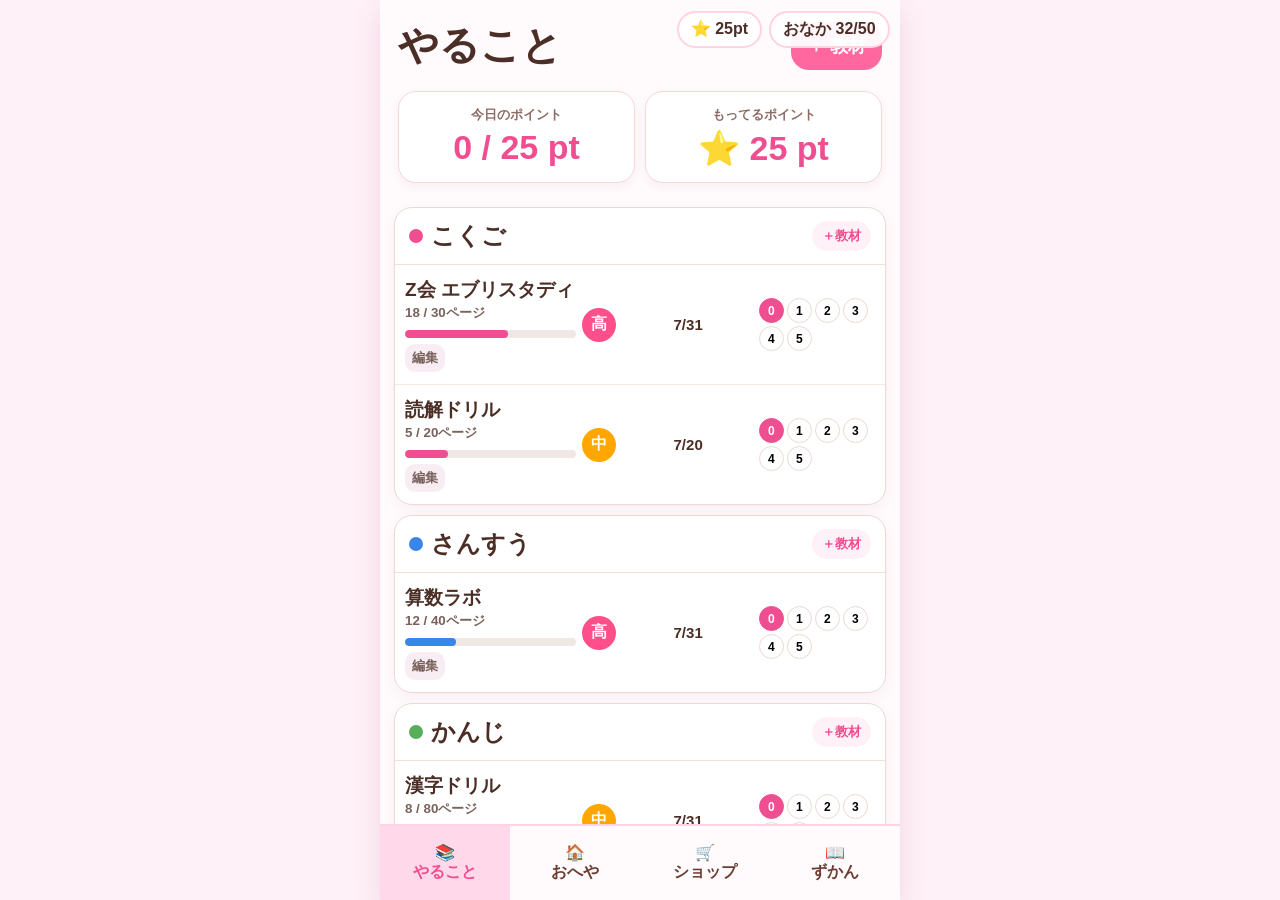
==== commit 45cdb99b: "Ver36" ====
--- a/index.html
+++ b/index.html
@@ -1,10 +1,144 @@
-<!doctype html><html lang="ja"><head><meta charset="utf-8"><meta name="viewport" content="width=device-width,initial-scale=1,viewport-fit=cover"><title>まこペット</title><link rel="stylesheet" href="./style.css?v=5"></head><body><div class="phone">
-<section id="todo" class="page active"><header class="todoHeader"><h1>やること</h1><button class="addMain" id="addMainBtn">＋ 教材</button></header><div class="summary"><div><small>今日のポイント</small><b><span id="todayPoints">0</span> / <span id="dailyGoal">25</span> pt</b></div><div><small>もってるポイント</small><b>⭐ <span id="pointsTop">25</span> pt</b></div></div><div id="taskList" class="taskList"></div></section>
-<section id="room" class="page imagePage"><img src="./room.png" class="screen" alt="おへや"><button class="hot pet" id="petBtn"></button><button class="hot roomFood" id="roomFoodBtn"></button><button class="hot roomDress" id="roomDressBtn"></button></section>
-<section id="shop" class="page imagePage"><img src="./shop.png" class="screen" alt="ショップ"><button class="hot f1" data-food="おにぎり" data-cost="10" data-value="15"></button><button class="hot f2" data-food="りんご" data-cost="5" data-value="10"></button><button class="hot f3" data-food="ドーナツ" data-cost="20" data-value="25"></button><button class="hot f4" data-food="パンケーキ" data-cost="30" data-value="30"></button><button class="hot d1" data-dress="ピンクリボン" data-cost="15"></button><button class="hot d2" data-dress="まるメガネ" data-cost="15"></button><button class="hot d3" data-dress="あかいぼうし" data-cost="20"></button><button class="hot d4" data-dress="天使のはね" data-cost="30"></button><button class="hot d5" data-dress="ピンクのワンピ" data-cost="25"></button><button class="hot d6" data-dress="ハートバッグ" data-cost="20"></button></section>
-<section id="book" class="page imagePage"><img src="./book.png" class="screen contain" alt="ずかん"></section>
-<nav class="bottomNav"><button data-page="todo" id="nav-todo" class="on">📚<br>やること</button><button data-page="room" id="nav-room">🏠<br>おへや</button><button data-page="shop" id="nav-shop">🛒<br>ショップ</button><button data-page="book" id="nav-book">📖<br>ずかん</button></nav>
-<div id="roomHud" class="roomHud hidden"><span>⭐ <b id="pointsHud">25</b>pt</span><span>おなか <b id="bellyHud">32</b>/50</span></div><div id="toast" class="toast hidden"></div>
-<div id="itemModal" class="modal hidden"><div class="panel"><button class="close" id="closeItemModal">×</button><h2 id="itemModalTitle">もちもの</h2><div id="itemModalBody" class="modalBody"></div></div></div>
-<div id="taskEditor" class="modal hidden"><div class="panel editorPanel"><button class="close" id="closeTaskEditor">×</button><h2 id="editorTitle">教材を追加</h2><input type="hidden" id="editId"><label>科目</label><select id="subjectInput"><option>こくご</option><option>さんすう</option><option>かんじ</option><option>けいさん</option><option>えいご</option><option>そのた</option></select><label>ドリル名</label><input id="nameInput" placeholder="例：Z会 エブリスタディ"><label>進捗</label><div class="row"><input id="nowInput" type="number" min="0" value="0"><span>/</span><input id="totalInput" type="number" min="1" value="30"></div><label>優先度</label><select id="priorityInput"><option>高</option><option>中</option><option>低</option></select><label>期限</label><input id="dateInput" type="date"><button class="saveBtn" id="saveTaskBtn">保存</button><button id="deleteBtn" class="deleteBtn hidden">削除</button></div></div>
-</div><script src="./app.js?v=5"></script></body></html>+<!doctype html>
+<html lang="ja">
+<head>
+<meta charset="utf-8">
+<meta name="viewport" content="width=device-width,initial-scale=1,viewport-fit=cover">
+<title>まこペット</title>
+<link rel="stylesheet" href="./style.css?v=10">
+</head>
+<body>
+<div class="phone">
+
+<section id="todo" class="page active">
+  <header class="todoHeader">
+    <h1>やること</h1>
+    <button class="addMain" id="addMainBtn">＋ 教材</button>
+  </header>
+  <div class="summary">
+    <div><small>今日のポイント</small><b><span id="todayPoints">0</span> / <span id="dailyGoal">25</span> pt</b></div>
+    <div><small>もってるポイント</small><b>⭐ <span id="pointsTop">25</span> pt</b></div>
+  </div>
+  <div id="taskList" class="taskList"></div>
+</section>
+
+<section id="room" class="page imagePage roomPage">
+  <img src="./room.png" class="screen" alt="おへや">
+  <div class="wearLayer" aria-hidden="true">
+    <img id="wearRibbon" class="wearItem ribbon hidden" alt="">
+    <img id="wearGlasses" class="wearItem glasses hidden" src="./accessories/glasses.png" alt="">
+    <img id="wearHat" class="wearItem hat hidden" src="./accessories/hat.png" alt="">
+  </div>
+  <button class="roomAction foodAction" id="roomFoodBtn">ごはん</button>
+  <button class="roomAction dressAction" id="roomDressBtn">きせかえ</button>
+</section>
+
+<section id="shop" class="page shopHtml">
+  <header class="shopHeader">
+    <h1>ショップ</h1>
+    <div class="shopPoints">⭐ <span id="shopPoints">25</span> pt</div>
+  </header>
+  <div class="shopTabs">
+    <button class="active" data-tab="foodShop">ごはん</button>
+    <button data-tab="dressShop">きせかえ</button>
+  </div>
+
+  <div id="foodShop" class="shopPane active">
+    <div class="shopGrid">
+      <button class="shopCard" data-food="りんご" data-cost="5" data-value="10">
+        <span class="itemEmoji">🍎</span><b>りんご</b><small>おなか +10</small><strong>5pt</strong>
+      </button>
+      <button class="shopCard" data-food="おにぎり" data-cost="10" data-value="15">
+        <span class="itemEmoji">🍙</span><b>おにぎり</b><small>おなか +15</small><strong>10pt</strong>
+      </button>
+      <button class="shopCard" data-food="ドーナツ" data-cost="20" data-value="25">
+        <span class="itemEmoji">🍩</span><b>ドーナツ</b><small>おなか +25</small><strong>20pt</strong>
+      </button>
+      <button class="shopCard" data-food="パンケーキ" data-cost="30" data-value="30">
+        <span class="itemEmoji">🥞</span><b>パンケーキ</b><small>おなか +30</small><strong>30pt</strong>
+      </button>
+    </div>
+  </div>
+
+  <div id="dressShop" class="shopPane">
+    <h2>リボン</h2>
+    <div class="shopGrid">
+      <button class="shopCard" data-dress="ピンクリボン" data-cost="15">
+        <img src="./accessories/ribbon_pink.png"><b>ピンク</b><strong>15pt</strong>
+      </button>
+      <button class="shopCard" data-dress="水色リボン" data-cost="15">
+        <img src="./accessories/ribbon_blue.png"><b>水色</b><strong>15pt</strong>
+      </button>
+      <button class="shopCard" data-dress="黄色リボン" data-cost="20">
+        <img src="./accessories/ribbon_yellow.png"><b>黄色</b><strong>20pt</strong>
+      </button>
+      <button class="shopCard" data-dress="紫リボン" data-cost="25">
+        <img src="./accessories/ribbon_purple.png"><b>紫</b><strong>25pt</strong>
+      </button>
+      <button class="shopCard" data-dress="緑リボン" data-cost="25">
+        <img src="./accessories/ribbon_green.png"><b>緑</b><strong>25pt</strong>
+      </button>
+    </div>
+
+    <h2>メガネ・ぼうし</h2>
+    <div class="shopGrid">
+      <button class="shopCard" data-dress="まるメガネ" data-cost="20">
+        <img src="./accessories/glasses.png"><b>まるメガネ</b><strong>20pt</strong>
+      </button>
+      <button class="shopCard" data-dress="あかいぼうし" data-cost="30">
+        <img src="./accessories/hat.png"><b>あかいぼうし</b><strong>30pt</strong>
+      </button>
+    </div>
+  </div>
+</section>
+
+<section id="book" class="page imagePage">
+  <img src="./book.png" class="screen contain" alt="ずかん">
+</section>
+
+<nav class="bottomNav">
+  <button data-page="todo" id="nav-todo" class="on">📚<br>やること</button>
+  <button data-page="room" id="nav-room">🏠<br>おへや</button>
+  <button data-page="shop" id="nav-shop">🛒<br>ショップ</button>
+  <button data-page="book" id="nav-book">📖<br>ずかん</button>
+</nav>
+
+<div id="roomHud" class="roomHud hidden">
+  <span>⭐ <b id="pointsHud">25</b>pt</span>
+  <span>おなか <b id="bellyHud">32</b>/50</span>
+</div>
+
+<div id="toast" class="toast hidden"></div>
+
+<div id="itemModal" class="modal hidden">
+  <div class="panel">
+    <button class="close" id="closeItemModal">×</button>
+    <h2 id="itemModalTitle">もちもの</h2>
+    <div id="itemModalBody" class="modalBody"></div>
+  </div>
+</div>
+
+<div id="taskEditor" class="modal hidden">
+  <div class="panel editorPanel">
+    <button class="close" id="closeTaskEditor">×</button>
+    <h2 id="editorTitle">教材を追加</h2>
+    <input type="hidden" id="editId">
+    <label>科目</label>
+    <select id="subjectInput">
+      <option>こくご</option><option>さんすう</option><option>かんじ</option>
+      <option>けいさん</option><option>えいご</option><option>そのた</option>
+    </select>
+    <label>ドリル名</label><input id="nameInput" placeholder="例：Z会 エブリスタディ">
+    <label>進捗</label>
+    <div class="row"><input id="nowInput" type="number" min="0" value="0"><span>/</span><input id="totalInput" type="number" min="1" value="30"></div>
+    <label>優先度</label>
+    <select id="priorityInput"><option>高</option><option>中</option><option>低</option></select>
+    <label>期限</label><input id="dateInput" type="date">
+    <button class="saveBtn" id="saveTaskBtn">保存</button>
+    <button id="deleteBtn" class="deleteBtn hidden">削除</button>
+  </div>
+</div>
+
+</div>
+<script src="./app.js?v=10"></script>
+</body>
+</html>
--- a/style.css
+++ b/style.css
@@ -1 +1,53 @@
-*{box-sizing:border-box}html,body{margin:0;height:100%;background:#fff1f7;font-family:-apple-system,BlinkMacSystemFont,"Hiragino Sans","Yu Gothic",sans-serif;color:#4b2e25}body{display:flex;align-items:center;justify-content:center;overflow:hidden}.phone{position:relative;width:min(100vw,66.67dvh);height:min(100dvh,150vw);max-width:520px;background:#fff;overflow:hidden;box-shadow:0 10px 28px rgba(160,70,120,.15)}.page{position:absolute;inset:0 0 8.5% 0;display:none;overflow:auto;background:#fffafc}.page.active{display:block}.imagePage{overflow:hidden}.screen{width:100%;height:100%;object-fit:cover;display:block;pointer-events:none;user-select:none}.screen.contain{object-fit:contain;background:#fff8fb}.bottomNav{position:absolute;left:0;right:0;bottom:0;height:8.5%;display:grid;grid-template-columns:repeat(4,1fr);background:#fffafc;border-top:2px solid #ffd2e4;z-index:60}.bottomNav button{border:0;background:#fffafc;font-weight:900;font-size:clamp(11px,2.8vw,16px);color:#6b3d32}.bottomNav button.on{background:#ffd9e9;color:#ef4f90}.todoHeader{display:flex;align-items:center;justify-content:space-between;padding:18px 18px 8px}.todoHeader h1{margin:0;font-size:clamp(28px,7vw,40px)}.addMain,.saveBtn{border:0;border-radius:18px;background:#ff679f;color:white;font-weight:900;padding:12px 16px;font-size:clamp(14px,3.4vw,18px)}.summary{display:grid;grid-template-columns:1fr 1fr;gap:10px;padding:10px 18px}.summary div{background:white;border:1.8px solid #f3d9d6;border-radius:18px;padding:14px;text-align:center;box-shadow:0 4px 10px rgba(160,70,120,.06)}.summary small{display:block;color:#8c6c64;font-weight:900;margin-bottom:4px}.summary b{font-size:clamp(22px,6vw,34px);color:#ef4f90}.taskList{padding:4px 14px 80px}.subjectBlock{background:white;border:1.8px solid #ead9d4;border-radius:18px;margin:10px 0;overflow:hidden;box-shadow:0 5px 14px rgba(160,70,120,.06)}.subjectHead{display:flex;align-items:center;gap:8px;padding:12px 14px;border-bottom:1px solid #f0e1dd;font-weight:900;font-size:clamp(18px,4.2vw,24px)}.dot{width:14px;height:14px;border-radius:50%;flex:0 0 auto}.addMini{margin-left:auto;border:0;background:#fff1f7;color:#ef4f90;border-radius:999px;padding:6px 10px;font-weight:900}.taskCard{display:grid;grid-template-columns:1.4fr .7fr .65fr .95fr;gap:6px;align-items:center;padding:12px 10px;border-bottom:1px solid #f4e7e4}.taskCard:last-child{border-bottom:0}.taskMain b{display:block;font-size:clamp(15px,3.6vw,19px)}.taskMain small{color:#7a625c;font-weight:700}.progress{height:8px;background:#eee7e4;border-radius:999px;overflow:hidden;margin-top:8px}.progress span{display:block;height:100%;border-radius:999px}.badge{display:inline-flex;align-items:center;justify-content:center;width:34px;height:34px;border-radius:50%;color:white;font-weight:900;background:#ff4f8b}.badge.mid{background:#ffa600}.badge.low{background:#5fbf66}.deadline{font-weight:900;font-size:clamp(12px,3vw,15px)}.pointBtns{display:flex;gap:3px;flex-wrap:wrap}.pointBtns button{width:25px;height:25px;border-radius:50%;border:1px solid #e9d9d5;background:#fff;font-weight:900;font-size:12px}.pointBtns button.on{background:#ef4f90;color:white;border-color:#ef4f90}.editSmall{border:0;background:#f8edf2;border-radius:10px;padding:5px 7px;margin-top:6px;font-weight:900;color:#7a625c}.roomHud{position:absolute;top:1.2%;right:2%;display:flex;gap:7px;z-index:45;pointer-events:none}.roomHud span{background:rgba(255,255,255,.94);border:2px solid #ffd2e4;border-radius:999px;padding:6px 12px;font-weight:900;font-size:clamp(12px,2.8vw,16px)}.hot{position:absolute;border:0;background:transparent;cursor:pointer;border-radius:18px;z-index:20}.hot:active{background:rgba(255,130,180,.18)}.pet{left:23%;top:27%;width:54%;height:35%}.roomFood{left:18%;top:66.5%;width:30%;height:13%}.roomDress{left:52%;top:66.5%;width:30%;height:13%}.f1{left:4%;top:25%;width:21.4%;height:19.7%}.f2{left:27.2%;top:25%;width:21.4%;height:19.7%}.f3{left:50.5%;top:25%;width:21.4%;height:19.7%}.f4{left:73.6%;top:25%;width:21.4%;height:19.7%}.d1{left:3.6%;top:62.6%;width:14.9%;height:14.7%}.d2{left:19.7%;top:62.6%;width:14.9%;height:14.7%}.d3{left:35.8%;top:62.6%;width:14.9%;height:14.7%}.d4{left:51.9%;top:62.6%;width:14.9%;height:14.7%}.d5{left:68%;top:62.6%;width:14.9%;height:14.7%}.d6{left:84.1%;top:62.6%;width:14.9%;height:14.7%}.toast{position:absolute;left:50%;bottom:10%;transform:translateX(-50%);background:white;border:3px solid #ffbdd8;color:#d94d8c;border-radius:999px;padding:12px 20px;font-weight:900;font-size:clamp(15px,3.8vw,22px);z-index:90;box-shadow:0 10px 24px rgba(150,80,110,.2);white-space:nowrap}.hidden{display:none!important}.modal{position:absolute;inset:0;display:flex;align-items:flex-end;justify-content:center;padding:14px;background:rgba(60,30,45,.30);z-index:80}.panel{width:100%;max-height:92%;overflow:auto;background:#fffafc;border:3px solid #ffbdd8;border-radius:28px;padding:22px 16px 18px;box-shadow:0 18px 44px rgba(80,40,60,.28);position:relative}.panel h2{margin:0 0 16px;color:#d94d8c;text-align:center;font-size:26px}.close{position:absolute;right:14px;top:12px;width:40px;height:40px;border:0;border-radius:50%;background:#ff6fa5;color:white;font-size:28px;font-weight:900}.modalBody{display:grid;grid-template-columns:repeat(2,1fr);gap:10px}.modalBody button{min-height:72px;border:3px solid #ffd3e4;border-radius:18px;background:linear-gradient(#fff,#fff7fb);color:#6b3d32;font-weight:900;font-size:17px}.modalBody span{display:block;margin-top:5px;color:#e75f99;font-size:13px}label{display:block;margin:9px 0 4px;font-weight:900;color:#d94d8c}input,select{width:100%;border:2px solid #ffd3e4;border-radius:14px;padding:11px;font-size:16px;background:white}.row{display:grid;grid-template-columns:1fr 26px 1fr;gap:8px;align-items:center}.row span{text-align:center;font-weight:900}.deleteBtn{width:100%;margin-top:10px;border:0;border-radius:18px;background:#9b9b9b;color:#fff;font-weight:900;padding:12px;font-size:16px}@media(max-width:390px){.taskCard{grid-template-columns:1fr}.pointBtns button{width:30px;height:30px}.deadline{font-size:14px}}+*{box-sizing:border-box}
+html,body{margin:0;height:100%;background:#fff1f7;font-family:-apple-system,BlinkMacSystemFont,"Hiragino Sans","Yu Gothic",sans-serif;color:#4b2e25}
+body{display:flex;align-items:center;justify-content:center;overflow:hidden}
+.phone{position:relative;width:min(100vw,66.67dvh);height:min(100dvh,150vw);max-width:520px;background:#fff;overflow:hidden;box-shadow:0 10px 28px rgba(160,70,120,.15)}
+.page{position:absolute;inset:0 0 8.5% 0;display:none;overflow:auto;background:#fffafc}.page.active{display:block}.imagePage{overflow:hidden;background:#fff1f7}
+.screen{width:100%;height:100%;object-fit:cover;display:block;pointer-events:none;user-select:none}.screen.contain{object-fit:contain;background:#fff8fb}
+.bottomNav{position:absolute;left:0;right:0;bottom:0;height:8.5%;display:grid;grid-template-columns:repeat(4,1fr);background:#fffafc;border-top:2px solid #ffd2e4;z-index:60}
+.bottomNav button{border:0;background:#fffafc;font-weight:900;font-size:clamp(11px,2.8vw,16px);color:#6b3d32}.bottomNav button.on{background:#ffd9e9;color:#ef4f90}
+.todoHeader{display:flex;align-items:center;justify-content:space-between;padding:18px 18px 8px}.todoHeader h1{margin:0;font-size:clamp(28px,7vw,40px)}
+.addMain,.saveBtn{border:0;border-radius:18px;background:#ff679f;color:white;font-weight:900;padding:12px 16px;font-size:clamp(14px,3.4vw,18px)}
+.summary{display:grid;grid-template-columns:1fr 1fr;gap:10px;padding:10px 18px}.summary div{background:white;border:1.8px solid #f3d9d6;border-radius:18px;padding:14px;text-align:center;box-shadow:0 4px 10px rgba(160,70,120,.06)}.summary small{display:block;color:#8c6c64;font-weight:900;margin-bottom:4px}.summary b{font-size:clamp(22px,6vw,34px);color:#ef4f90}
+.taskList{padding:4px 14px 80px}.subjectBlock{background:white;border:1.8px solid #ead9d4;border-radius:18px;margin:10px 0;overflow:hidden;box-shadow:0 5px 14px rgba(160,70,120,.06)}.subjectHead{display:flex;align-items:center;gap:8px;padding:12px 14px;border-bottom:1px solid #f0e1dd;font-weight:900;font-size:clamp(18px,4.2vw,24px)}.dot{width:14px;height:14px;border-radius:50%;flex:0 0 auto}.addMini{margin-left:auto;border:0;background:#fff1f7;color:#ef4f90;border-radius:999px;padding:6px 10px;font-weight:900}
+.taskCard{display:grid;grid-template-columns:1.4fr .7fr .65fr .95fr;gap:6px;align-items:center;padding:12px 10px;border-bottom:1px solid #f4e7e4}.taskCard:last-child{border-bottom:0}.taskMain b{display:block;font-size:clamp(15px,3.6vw,19px)}.taskMain small{color:#7a625c;font-weight:700}.progress{height:8px;background:#eee7e4;border-radius:999px;overflow:hidden;margin-top:8px}.progress span{display:block;height:100%;border-radius:999px}.badge{display:inline-flex;align-items:center;justify-content:center;width:34px;height:34px;border-radius:50%;color:white;font-weight:900;background:#ff4f8b}.badge.mid{background:#ffa600}.badge.low{background:#5fbf66}.deadline{font-weight:900;font-size:clamp(12px,3vw,15px)}.pointBtns{display:flex;gap:3px;flex-wrap:wrap}.pointBtns button{width:25px;height:25px;border-radius:50%;border:1px solid #e9d9d5;background:#fff;font-weight:900;font-size:12px}.pointBtns button.on{background:#ef4f90;color:white;border-color:#ef4f90}.editSmall{border:0;background:#f8edf2;border-radius:10px;padding:5px 7px;margin-top:6px;font-weight:900;color:#7a625c}
+.roomHud{position:absolute;top:1.2%;right:2%;display:flex;gap:7px;z-index:45;pointer-events:none}.roomHud span{background:rgba(255,255,255,.94);border:2px solid #ffd2e4;border-radius:999px;padding:6px 12px;font-weight:900;font-size:clamp(12px,2.8vw,16px)}
+.hot{position:absolute;border:0;background:transparent;cursor:pointer;border-radius:18px;z-index:20}.hot:active{background:rgba(255,130,180,.18)}
+.pet{left:23%;top:27%;width:54%;height:35%}.roomFood{left:18%;top:72%;width:30%;height:15%}.roomDress{left:52%;top:72%;width:30%;height:15%}
+.f1{left:4%;top:28%;width:21.4%;height:22%}.f2{left:27.2%;top:28%;width:21.4%;height:22%}.f3{left:50.5%;top:28%;width:21.4%;height:22%}.f4{left:73.6%;top:28%;width:21.4%;height:22%}.d1{left:3.6%;top:69.5%;width:14.9%;height:16%}.d2{left:19.7%;top:69.5%;width:14.9%;height:16%}.d3{left:35.8%;top:69.5%;width:14.9%;height:16%}.d4{left:51.9%;top:69.5%;width:14.9%;height:16%}.d5{left:68%;top:69.5%;width:14.9%;height:16%}.d6{left:84.1%;top:69.5%;width:14.9%;height:16%}
+
+.wearLayer{position:absolute;inset:0;z-index:18;pointer-events:none}
+.wearItem{position:absolute;display:block;object-fit:contain;filter:drop-shadow(0 4px 5px rgba(110,45,75,.22))}
+.ribbon{left:40%;top:27%;width:25%;z-index:8}
+.glasses{left:35.5%;top:39%;width:30%;z-index:9}
+.hat{left:35%;top:23%;width:34%;z-index:10}
+
+.roomAction{
+  position:absolute;bottom:11%;width:31%;height:9%;
+  border:3px solid rgba(255,255,255,.85);border-radius:28px;
+  font-size:clamp(18px,5vw,28px);font-weight:900;color:#5c352b;
+  box-shadow:0 8px 18px rgba(120,60,90,.18);z-index:24
+}
+.foodAction{left:17%;background:#bde7ff}
+.dressAction{right:17%;background:#ffd0e2}
+
+.shopHtml{background:linear-gradient(#fff5f9,#fffaf0);padding-bottom:20px}
+.shopHeader{display:flex;align-items:center;justify-content:space-between;padding:18px}
+.shopHeader h1{margin:0;font-size:clamp(28px,7vw,40px)}
+.shopPoints{background:white;border:2px solid #ffd2e4;border-radius:999px;padding:9px 14px;font-weight:900}
+.shopTabs{display:grid;grid-template-columns:1fr 1fr;gap:8px;padding:0 16px 12px}
+.shopTabs button{border:0;border-radius:18px;background:#efe1f5;padding:12px;font-weight:900;font-size:18px;color:#65405e}
+.shopTabs button.active{background:#ff9fbd;color:white}
+.shopPane{display:none;padding:0 16px 40px}.shopPane.active{display:block}
+.shopPane h2{margin:18px 0 10px;color:#d94d8c}
+.shopGrid{display:grid;grid-template-columns:repeat(2,1fr);gap:12px}
+.shopCard{
+  min-height:150px;border:2px solid #f2d7d7;border-radius:22px;background:white;
+  display:flex;flex-direction:column;align-items:center;justify-content:center;gap:5px;
+  box-shadow:0 6px 14px rgba(160,70,120,.08);color:#55372f
+}
+.shopCard img{width:82px;height:58px;object-fit:contain}
+.shopCard .itemEmoji{font-size:48px}
+.shopCard b{font-size:17px}.shopCard small{color:#8b6d65}.shopCard strong{color:#ef4f90;font-size:18px}
+.shopCard.owned{background:#eff9e9;border-color:#9ed18a}
+.shopCard.owned strong{color:#4c9a3d}
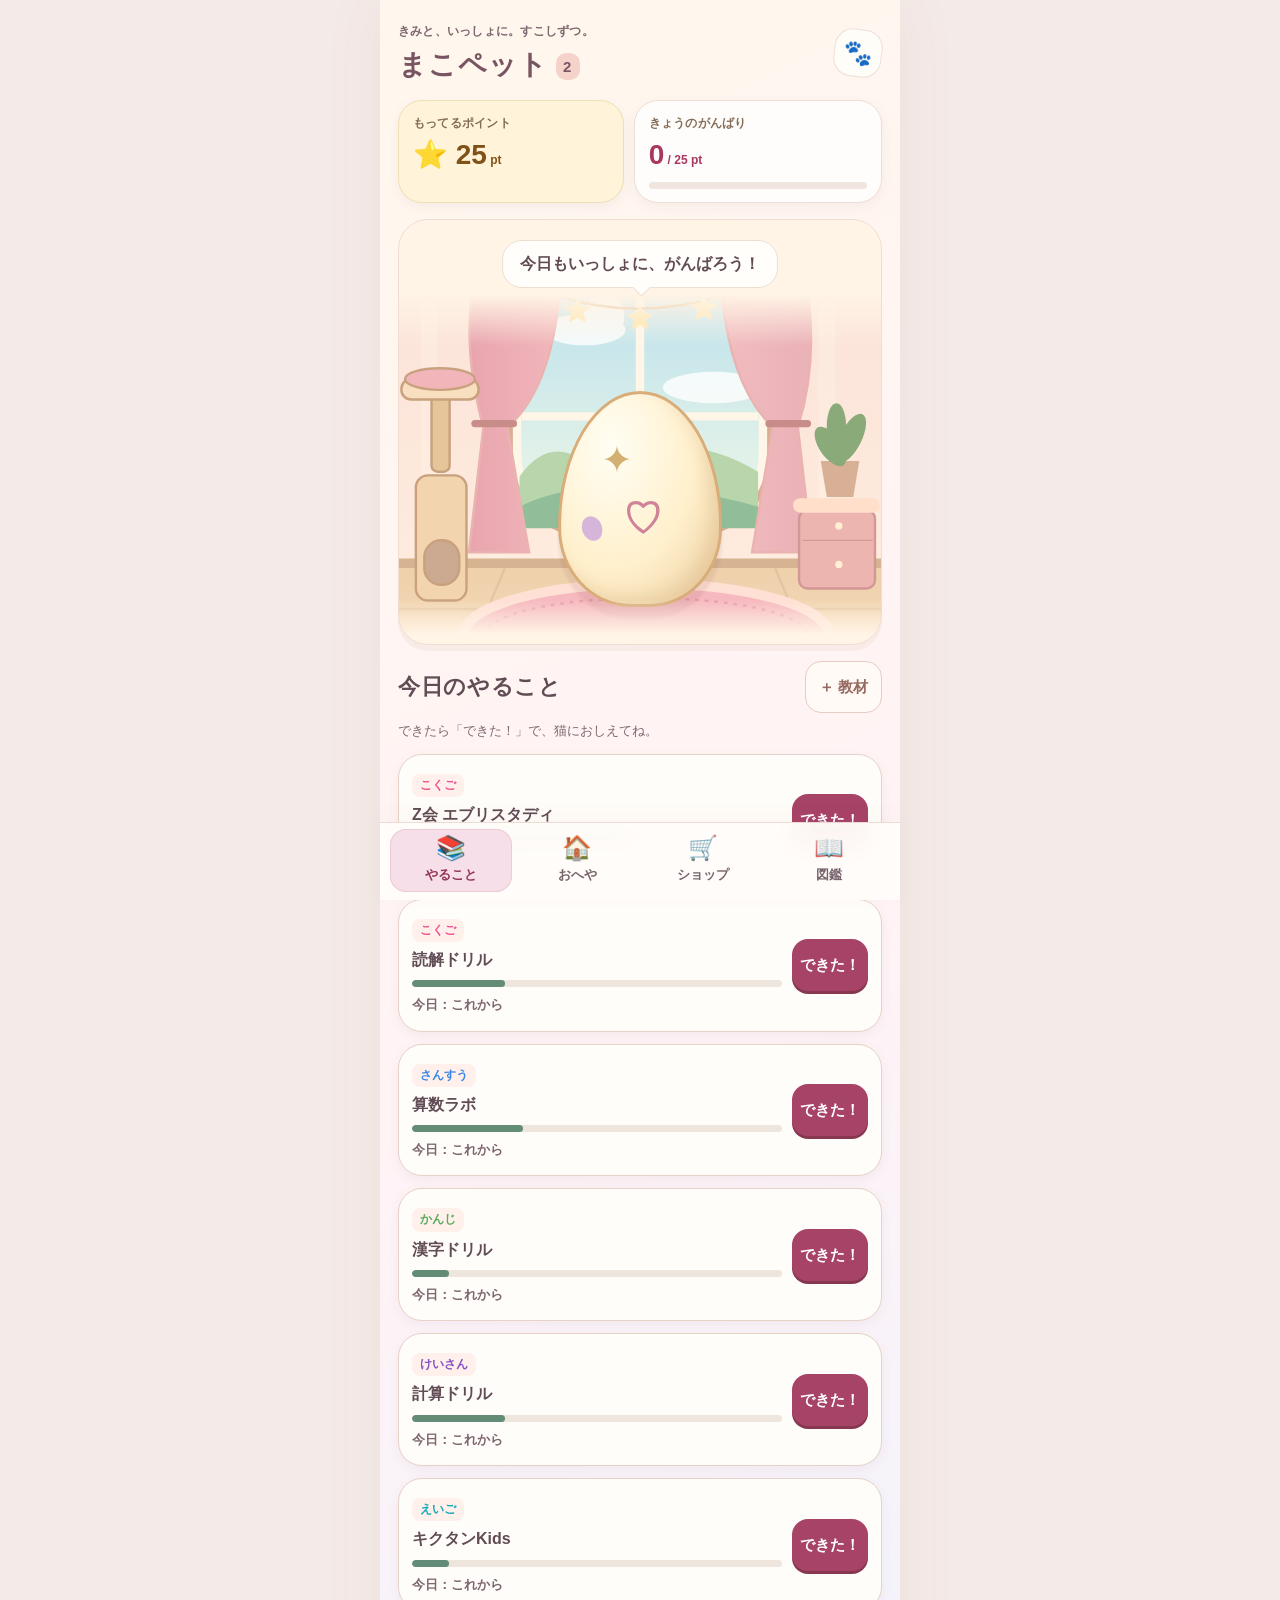
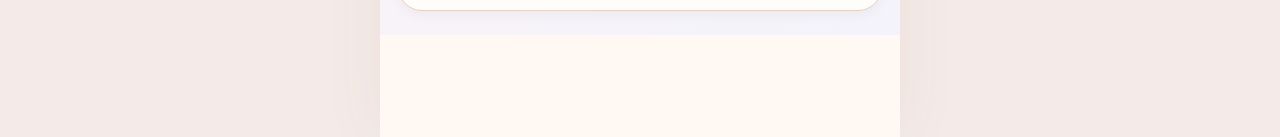
==== commit a4978679: "Add files via upload" ====
--- a/index.html
+++ b/index.html
@@ -3,142 +3,154 @@
 <head>
 <meta charset="utf-8">
 <meta name="viewport" content="width=device-width,initial-scale=1,viewport-fit=cover">
-<title>まこペット</title>
-<link rel="stylesheet" href="./style.css?v=10">
+<meta name="theme-color" content="#fff7f2">
+<link rel="icon" href="data:image/svg+xml,%3Csvg xmlns='http://www.w3.org/2000/svg' viewBox='0 0 40 40'%3E%3Ctext y='32' font-size='32'%3E🐾%3C/text%3E%3C/svg%3E">
+<title>まこペット2</title>
+<link rel="stylesheet" href="./style.css?v=27">
 </head>
 <body>
 <div class="phone">
 
 <section id="todo" class="page active">
   <header class="todoHeader">
-    <h1>やること</h1>
-    <button class="addMain" id="addMainBtn">＋ 教材</button>
+    <div><p class="eyebrow">きみと、いっしょに。すこしずつ。</p><h1>まこペット<span class="brandVersion">2</span></h1></div>
+    <span class="brandPaw" aria-hidden="true">🐾</span>
   </header>
   <div class="summary">
-    <div><small>今日のポイント</small><b><span id="todayPoints">0</span> / <span id="dailyGoal">25</span> pt</b></div>
-    <div><small>もってるポイント</small><b>⭐ <span id="pointsTop">25</span> pt</b></div>
+    <div class="wallet"><small>もってるポイント</small><b>⭐ <span id="pointsTop">25</span><em> pt</em></b></div>
+    <div><small>きょうのがんばり</small><b><span id="todayPoints">0</span><em> / <span id="dailyGoal">25</span> pt</em></b><progress id="dailyProgress" value="0" max="25" aria-label="今日の目標までの進捗"></progress></div>
   </div>
+  <div class="petHero">
+    <p class="petSpeech" id="petSpeech">今日もいっしょに、がんばろう！</p>
+    <div class="petPortrait" id="heroPortrait" role="img" aria-label="おへやで待っている、きみの猫">
+      <div id="heroEggScene" class="heroEggScene hidden" aria-hidden="true"><div class="roomEgg"><span>✦</span><i></i><b>♡</b></div></div>
+      <div id="heroYoungScene" class="heroYoungScene hidden" aria-hidden="true"><div id="heroYoungCat" class="roomCat">
+        <svg id="heroYoungArtwork" class="catArtwork" xmlns="http://www.w3.org/2000/svg"><defs><mask id="heroYoungMask" maskUnits="userSpaceOnUse" x="0" y="0" width="1200" height="1600"><path id="heroYoungClip" fill="white" stroke="black" stroke-width="18"/><path id="heroYoungCut" fill="black"/></mask></defs><image id="heroYoungImage" mask="url(#heroYoungMask)"/></svg>
+        <img id="heroYoungRibbon" class="roomWear roomRibbon hidden" alt=""><img id="heroYoungGlasses" class="roomWear roomGlasses hidden" src="./accessories/glasses.png" alt=""><img id="heroYoungHat" class="roomWear roomHat hidden" src="./accessories/hat.png" alt="">
+      </div></div>
+      <div class="heroScene" aria-hidden="true">
+        <img class="heroCat" src="./room.png" alt="">
+        <img id="heroRibbon" class="wearItem ribbon hidden" alt="">
+        <img id="heroGlasses" class="wearItem glasses hidden" src="./accessories/glasses.png" alt="">
+        <img id="heroHat" class="wearItem hat hidden" src="./accessories/hat.png" alt="">
+      </div>
+    </div>
+  </div>
+  <div class="tasksHeading"><div><h2>今日のやること</h2></div><button class="addMain" id="addMainBtn" aria-label="教材を追加">＋ 教材</button></div>
+  <p class="taskGuide" id="taskGuide">まずは、これからやってみよう。</p>
   <div id="taskList" class="taskList"></div>
 </section>
 
-<section id="room" class="page imagePage roomPage">
-  <img src="./room.png" class="screen" alt="おへや">
-  <div class="wearLayer" aria-hidden="true">
-    <img id="wearRibbon" class="wearItem ribbon hidden" alt="">
-    <img id="wearGlasses" class="wearItem glasses hidden" src="./accessories/glasses.png" alt="">
-    <img id="wearHat" class="wearItem hat hidden" src="./accessories/hat.png" alt="">
+<section id="room" class="page roomPage">
+  <header class="roomHeader"><div><p class="eyebrow">きみと育つ、小さな家族</p><h1>おへや</h1></div><div id="roomHud" class="roomWallet"><small>もってるポイント</small><b>⭐ <span id="pointsHud">25</span><small> pt</small></b></div></header>
+  <div class="roomPetTitle"><h2 id="petName">こむぎ</h2><span id="petStage" class="stageBadge">たまご</span></div>
+  <div id="roomScene" class="roomScene" data-stage="egg" role="img" aria-label="こむぎのおへや">
+    <p id="roomSpeech" class="roomSpeech">もうすぐ会えるね。</p>
+    <div id="roomCat" class="roomCat hidden" aria-hidden="true">
+      <svg id="adultArtwork" class="catArtwork" viewBox="280 365 500 620" xmlns="http://www.w3.org/2000/svg">
+        <defs><clipPath id="catSilhouette"><path d="M350 523 Q365 425 389 397 Q404 384 477 462 Q529 459 570 481 Q668 430 688 452 Q705 480 666 593 Q682 652 650 702 L676 739 L689 753 Q684 684 713 672 Q757 655 761 708 Q779 839 669 895 Q667 947 607 960 L555 966 Q536 976 506 967 Q472 976 445 958 Q400 963 389 932 Q354 919 361 869 L387 778 Q383 751 399 730 Q317 701 324 647 L291 633 L323 628 Q328 568 350 523 Z"/></clipPath></defs>
+        <image href="./room.png" width="1024" height="1536" clip-path="url(#catSilhouette)"/>
+      </svg>
+      <svg id="youngArtwork" class="catArtwork hidden" xmlns="http://www.w3.org/2000/svg"><defs><mask id="roomYoungMask" maskUnits="userSpaceOnUse" x="0" y="0" width="1200" height="1600"><path id="roomYoungClip" fill="white" stroke="black" stroke-width="18"/><path id="roomYoungCut" fill="black"/></mask></defs><image id="roomYoungImage" mask="url(#roomYoungMask)"/></svg>
+      <img id="wearRibbon" class="roomWear roomRibbon hidden" alt="">
+      <img id="wearGlasses" class="roomWear roomGlasses hidden" src="./accessories/glasses.png" alt="">
+      <img id="wearHat" class="roomWear roomHat hidden" src="./accessories/hat.png" alt="">
+    </div>
+    <div id="roomEgg" class="roomEgg" aria-hidden="true"><span>✦</span><i></i><b>♡</b></div>
+    <span class="sceneFlower" aria-hidden="true">✿</span>
   </div>
-  <button class="roomAction foodAction" id="roomFoodBtn">ごはん</button>
-  <button class="roomAction dressAction" id="roomDressBtn">きせかえ</button>
+  <div class="careStatus"><div class="careLabel"><span id="bellyMood">♡ おなか</span><b><span id="bellyHud">32</span><small> / 50</small></b></div><progress id="bellyGauge" value="32" max="50" aria-label="おなかの満足度"></progress><p id="bellyMessage">ごはんで、にっこり。</p></div>
+  <div class="roomActions"><button class="careButton foodAction" id="roomFoodBtn"><span aria-hidden="true">🍚</span><b>ごはん</b><small>おなかも成長も</small></button><button class="careButton dressAction" id="roomDressBtn"><span aria-hidden="true">🎀</span><b>きせかえ</b><small>おしゃれしよう</small></button></div>
+  <section class="growthCard" aria-labelledby="growthTitle"><div class="growthHeader"><h2 id="growthTitle">🌱 せいちょう</h2><span id="growthTotal">0 EXP</span></div><p id="growthRemaining">あかちゃんまで あと10 EXP</p><progress id="growthGauge" value="0" max="10" aria-label="次の成長までの経験値"></progress><ol id="growthSteps" class="growthSteps"><li>たまご</li><li>あかちゃん</li><li>こねこ</li><li>おとな</li></ol><p class="growthHint">お勉強1ptで1 EXP。ごはんでも2 EXP！</p><button id="roomStudyBtn" class="studyLink">📚 今日のやることへ</button></section>
 </section>
 
-<section id="shop" class="page shopHtml">
+<section id="shop" class="page shopHtml" aria-labelledby="shopTitle">
   <header class="shopHeader">
-    <h1>ショップ</h1>
-    <div class="shopPoints">⭐ <span id="shopPoints">25</span> pt</div>
+    <p class="shopEyebrow">ねこに、とっておきのプレゼント</p>
+    <h1 id="shopTitle">ショップ</h1>
+    <div class="shopWallet"><span class="walletStar" aria-hidden="true">★</span><div><span>つかえるポイント</span><p><strong id="shopPoints">25</strong> <b>pt</b></p></div><span class="walletSpark" aria-hidden="true">✧</span></div>
   </header>
-  <div class="shopTabs">
-    <button class="active" data-tab="foodShop">ごはん</button>
-    <button data-tab="dressShop">きせかえ</button>
+  <div class="shopTabs" role="tablist" aria-label="商品の種類">
+    <button id="foodTab" role="tab" aria-selected="true" aria-controls="foodShop" data-tab="foodShop" class="active"><span aria-hidden="true">🍎</span> ごはん</button>
+    <button id="dressTab" role="tab" aria-selected="false" aria-controls="dressShop" tabindex="-1" data-tab="dressShop"><span aria-hidden="true">🎀</span> きせかえ</button>
   </div>
-
-  <div id="foodShop" class="shopPane active">
-    <div class="shopGrid">
-      <button class="shopCard" data-food="りんご" data-cost="5" data-value="10">
-        <span class="itemEmoji">🍎</span><b>りんご</b><small>おなか +10</small><strong>5pt</strong>
-      </button>
-      <button class="shopCard" data-food="おにぎり" data-cost="10" data-value="15">
-        <span class="itemEmoji">🍙</span><b>おにぎり</b><small>おなか +15</small><strong>10pt</strong>
-      </button>
-      <button class="shopCard" data-food="ドーナツ" data-cost="20" data-value="25">
-        <span class="itemEmoji">🍩</span><b>ドーナツ</b><small>おなか +25</small><strong>20pt</strong>
-      </button>
-      <button class="shopCard" data-food="パンケーキ" data-cost="30" data-value="30">
-        <span class="itemEmoji">🥞</span><b>パンケーキ</b><small>おなか +30</small><strong>30pt</strong>
-      </button>
-    </div>
+  <div id="foodShop" class="shopPane active" role="tabpanel" aria-labelledby="foodTab">
+    <p class="shopHint">買ったごはんは、おへやであげよう♪</p>
+    <div class="shopGrid" id="foodProducts"></div>
   </div>
-
-  <div id="dressShop" class="shopPane">
-    <h2>リボン</h2>
-    <div class="shopGrid">
-      <button class="shopCard" data-dress="ピンクリボン" data-cost="15">
-        <img src="./accessories/ribbon_pink.png"><b>ピンク</b><strong>15pt</strong>
-      </button>
-      <button class="shopCard" data-dress="水色リボン" data-cost="15">
-        <img src="./accessories/ribbon_blue.png"><b>水色</b><strong>15pt</strong>
-      </button>
-      <button class="shopCard" data-dress="黄色リボン" data-cost="20">
-        <img src="./accessories/ribbon_yellow.png"><b>黄色</b><strong>20pt</strong>
-      </button>
-      <button class="shopCard" data-dress="紫リボン" data-cost="25">
-        <img src="./accessories/ribbon_purple.png"><b>紫</b><strong>25pt</strong>
-      </button>
-      <button class="shopCard" data-dress="緑リボン" data-cost="25">
-        <img src="./accessories/ribbon_green.png"><b>緑</b><strong>25pt</strong>
-      </button>
-    </div>
-
-    <h2>メガネ・ぼうし</h2>
-    <div class="shopGrid">
-      <button class="shopCard" data-dress="まるメガネ" data-cost="20">
-        <img src="./accessories/glasses.png"><b>まるメガネ</b><strong>20pt</strong>
-      </button>
-      <button class="shopCard" data-dress="あかいぼうし" data-cost="30">
-        <img src="./accessories/hat.png"><b>あかいぼうし</b><strong>30pt</strong>
-      </button>
-    </div>
+  <div id="dressShop" class="shopPane" role="tabpanel" aria-labelledby="dressTab">
+    <p class="shopHint">お気に入りを、おへやで着せてあげよう♪</p>
+    <div class="shopGrid" id="dressProducts"></div>
   </div>
 </section>
 
-<section id="book" class="page imagePage">
-  <img src="./book.png" class="screen contain" alt="ずかん">
+<section id="book" class="page collectionPage" aria-labelledby="bookTitle">
+  <header class="collectionHeader"><p class="eyebrow">いっしょに育つ、出会いのアルバム</p><h1 id="bookTitle">ねこずかん <span aria-hidden="true">🐾</span></h1><div class="collectionSummary"><div><strong id="discoveredCount">0 / 6</strong><span>出会ったねこ</span></div><div><strong id="completedCount">0</strong><span>コンプリート</span></div></div></header>
+  <p class="collectionHint">育てたねことの思い出が、ここに増えていくよ。</p><div id="catGrid" class="catGrid"></div>
+  <p class="collectionFootnote">まだ知らないねこも、いつかきみの家族に。<br>新しいねことの出会いは、これからのお楽しみ。</p>
 </section>
 
-<nav class="bottomNav">
-  <button data-page="todo" id="nav-todo" class="on">📚<br>やること</button>
-  <button data-page="room" id="nav-room">🏠<br>おへや</button>
-  <button data-page="shop" id="nav-shop">🛒<br>ショップ</button>
-  <button data-page="book" id="nav-book">📖<br>ずかん</button>
+<nav class="bottomNav" aria-label="メインメニュー">
+  <button data-page="todo" id="nav-todo" class="on" aria-current="page"><span aria-hidden="true">📚</span>やること</button>
+  <button data-page="room" id="nav-room"><span aria-hidden="true">🏠</span>おへや</button>
+  <button data-page="shop" id="nav-shop"><span aria-hidden="true">🛒</span>ショップ</button>
+  <button data-page="book" id="nav-book"><span aria-hidden="true">📖</span>図鑑</button>
 </nav>
 
-<div id="roomHud" class="roomHud hidden">
-  <span>⭐ <b id="pointsHud">25</b>pt</span>
-  <span>おなか <b id="bellyHud">32</b>/50</span>
+<div id="catModal" class="modal hidden" role="dialog" aria-modal="true" aria-labelledby="catModalTitle"><div class="panel catPanel"><button class="close" id="closeCatModal" aria-label="図鑑の詳細を閉じる">×</button><h2 id="catModalTitle"></h2><div id="catModalBody"></div></div></div>
+<div id="purchaseSuccess" class="purchaseSuccess hidden" role="status" aria-live="polite" aria-atomic="true"><span aria-hidden="true">✦ ♡ ✦</span><strong id="purchaseTitle"></strong><span id="purchaseMessage"></span></div>
+<div id="toast" class="toast hidden" role="status" aria-live="polite" aria-atomic="true"></div>
+
+<div id="scoreSuccess" class="scoreSuccess hidden" role="status" aria-live="polite" aria-atomic="true">
+  <span class="successStars" aria-hidden="true">✦ ⭐ ✦</span>
+  <strong id="successPoints"></strong><span id="successMessage"></span><span id="successGrowth" class="hidden"></span>
 </div>
 
-<div id="toast" class="toast hidden"></div>
+<div id="scoreModal" class="modal hidden" role="dialog" aria-modal="true" aria-labelledby="scoreTitle" aria-describedby="scoreTaskName">
+  <div class="panel scorePanel">
+    <button class="close" id="closeScoreModal" aria-label="評価を閉じる">×</button>
+    <p class="eyebrow">きょうのがんばり</p>
+    <h2 id="scoreTitle">どのくらいできた？</h2>
+    <p id="scoreTaskName" class="scoreTaskName"></p>
+    <div id="scoreOptions" class="pointBtns" role="group" aria-label="今日の評価"></div>
+    <p id="scorePreview" class="scorePreview" aria-live="polite">評価をえらんでね</p>
+    <button id="confirmScoreBtn" class="saveBtn" disabled>これで決定！</button>
+    <button id="editScoreTaskBtn" class="editSmall">教材・進捗を編集</button>
+  </div>
+</div>
 
-<div id="itemModal" class="modal hidden">
+<div id="itemModal" class="modal hidden" role="dialog" aria-modal="true" aria-labelledby="itemModalTitle">
   <div class="panel">
-    <button class="close" id="closeItemModal">×</button>
+    <button class="close" id="closeItemModal" aria-label="もちものを閉じる">×</button>
     <h2 id="itemModalTitle">もちもの</h2>
     <div id="itemModalBody" class="modalBody"></div>
   </div>
 </div>
 
-<div id="taskEditor" class="modal hidden">
+<div id="taskEditor" class="modal hidden" role="dialog" aria-modal="true" aria-labelledby="editorTitle">
   <div class="panel editorPanel">
-    <button class="close" id="closeTaskEditor">×</button>
+    <button class="close" id="closeTaskEditor" aria-label="教材の編集を閉じる">×</button>
     <h2 id="editorTitle">教材を追加</h2>
     <input type="hidden" id="editId">
-    <label>科目</label>
+    <label for="subjectInput">科目</label>
     <select id="subjectInput">
       <option>こくご</option><option>さんすう</option><option>かんじ</option>
       <option>けいさん</option><option>えいご</option><option>そのた</option>
     </select>
-    <label>ドリル名</label><input id="nameInput" placeholder="例：Z会 エブリスタディ">
-    <label>進捗</label>
-    <div class="row"><input id="nowInput" type="number" min="0" value="0"><span>/</span><input id="totalInput" type="number" min="1" value="30"></div>
-    <label>優先度</label>
+    <label for="nameInput">ドリル名</label><input id="nameInput" placeholder="例：Z会 エブリスタディ" maxlength="100">
+    <label for="nowInput">進んだページ / ぜんぶのページ</label>
+    <div class="row"><input id="nowInput" type="number" inputmode="numeric" min="0" step="1" value="0"><span>/</span><input id="totalInput" aria-label="ぜんぶのページ" type="number" inputmode="numeric" min="1" step="1" value="30"></div>
+    <label for="priorityInput">優先度</label>
     <select id="priorityInput"><option>高</option><option>中</option><option>低</option></select>
-    <label>期限</label><input id="dateInput" type="date">
+    <label for="dateInput">期限</label><input id="dateInput" type="date">
     <button class="saveBtn" id="saveTaskBtn">保存</button>
     <button id="deleteBtn" class="deleteBtn hidden">削除</button>
   </div>
 </div>
 
 </div>
-<script src="./app.js?v=10"></script>
+<script src="./catalog.js?v=25"></script>
+<script src="./cats.js?v=26"></script>
+<script src="./app.js?v=27"></script>
 </body>
 </html>
--- a/style.css
+++ b/style.css
@@ -1,53 +1,105 @@
-*{box-sizing:border-box}
-html,body{margin:0;height:100%;background:#fff1f7;font-family:-apple-system,BlinkMacSystemFont,"Hiragino Sans","Yu Gothic",sans-serif;color:#4b2e25}
-body{display:flex;align-items:center;justify-content:center;overflow:hidden}
-.phone{position:relative;width:min(100vw,66.67dvh);height:min(100dvh,150vw);max-width:520px;background:#fff;overflow:hidden;box-shadow:0 10px 28px rgba(160,70,120,.15)}
-.page{position:absolute;inset:0 0 8.5% 0;display:none;overflow:auto;background:#fffafc}.page.active{display:block}.imagePage{overflow:hidden;background:#fff1f7}
-.screen{width:100%;height:100%;object-fit:cover;display:block;pointer-events:none;user-select:none}.screen.contain{object-fit:contain;background:#fff8fb}
-.bottomNav{position:absolute;left:0;right:0;bottom:0;height:8.5%;display:grid;grid-template-columns:repeat(4,1fr);background:#fffafc;border-top:2px solid #ffd2e4;z-index:60}
-.bottomNav button{border:0;background:#fffafc;font-weight:900;font-size:clamp(11px,2.8vw,16px);color:#6b3d32}.bottomNav button.on{background:#ffd9e9;color:#ef4f90}
-.todoHeader{display:flex;align-items:center;justify-content:space-between;padding:18px 18px 8px}.todoHeader h1{margin:0;font-size:clamp(28px,7vw,40px)}
-.addMain,.saveBtn{border:0;border-radius:18px;background:#ff679f;color:white;font-weight:900;padding:12px 16px;font-size:clamp(14px,3.4vw,18px)}
-.summary{display:grid;grid-template-columns:1fr 1fr;gap:10px;padding:10px 18px}.summary div{background:white;border:1.8px solid #f3d9d6;border-radius:18px;padding:14px;text-align:center;box-shadow:0 4px 10px rgba(160,70,120,.06)}.summary small{display:block;color:#8c6c64;font-weight:900;margin-bottom:4px}.summary b{font-size:clamp(22px,6vw,34px);color:#ef4f90}
-.taskList{padding:4px 14px 80px}.subjectBlock{background:white;border:1.8px solid #ead9d4;border-radius:18px;margin:10px 0;overflow:hidden;box-shadow:0 5px 14px rgba(160,70,120,.06)}.subjectHead{display:flex;align-items:center;gap:8px;padding:12px 14px;border-bottom:1px solid #f0e1dd;font-weight:900;font-size:clamp(18px,4.2vw,24px)}.dot{width:14px;height:14px;border-radius:50%;flex:0 0 auto}.addMini{margin-left:auto;border:0;background:#fff1f7;color:#ef4f90;border-radius:999px;padding:6px 10px;font-weight:900}
-.taskCard{display:grid;grid-template-columns:1.4fr .7fr .65fr .95fr;gap:6px;align-items:center;padding:12px 10px;border-bottom:1px solid #f4e7e4}.taskCard:last-child{border-bottom:0}.taskMain b{display:block;font-size:clamp(15px,3.6vw,19px)}.taskMain small{color:#7a625c;font-weight:700}.progress{height:8px;background:#eee7e4;border-radius:999px;overflow:hidden;margin-top:8px}.progress span{display:block;height:100%;border-radius:999px}.badge{display:inline-flex;align-items:center;justify-content:center;width:34px;height:34px;border-radius:50%;color:white;font-weight:900;background:#ff4f8b}.badge.mid{background:#ffa600}.badge.low{background:#5fbf66}.deadline{font-weight:900;font-size:clamp(12px,3vw,15px)}.pointBtns{display:flex;gap:3px;flex-wrap:wrap}.pointBtns button{width:25px;height:25px;border-radius:50%;border:1px solid #e9d9d5;background:#fff;font-weight:900;font-size:12px}.pointBtns button.on{background:#ef4f90;color:white;border-color:#ef4f90}.editSmall{border:0;background:#f8edf2;border-radius:10px;padding:5px 7px;margin-top:6px;font-weight:900;color:#7a625c}
-.roomHud{position:absolute;top:1.2%;right:2%;display:flex;gap:7px;z-index:45;pointer-events:none}.roomHud span{background:rgba(255,255,255,.94);border:2px solid #ffd2e4;border-radius:999px;padding:6px 12px;font-weight:900;font-size:clamp(12px,2.8vw,16px)}
-.hot{position:absolute;border:0;background:transparent;cursor:pointer;border-radius:18px;z-index:20}.hot:active{background:rgba(255,130,180,.18)}
-.pet{left:23%;top:27%;width:54%;height:35%}.roomFood{left:18%;top:72%;width:30%;height:15%}.roomDress{left:52%;top:72%;width:30%;height:15%}
-.f1{left:4%;top:28%;width:21.4%;height:22%}.f2{left:27.2%;top:28%;width:21.4%;height:22%}.f3{left:50.5%;top:28%;width:21.4%;height:22%}.f4{left:73.6%;top:28%;width:21.4%;height:22%}.d1{left:3.6%;top:69.5%;width:14.9%;height:16%}.d2{left:19.7%;top:69.5%;width:14.9%;height:16%}.d3{left:35.8%;top:69.5%;width:14.9%;height:16%}.d4{left:51.9%;top:69.5%;width:14.9%;height:16%}.d5{left:68%;top:69.5%;width:14.9%;height:16%}.d6{left:84.1%;top:69.5%;width:14.9%;height:16%}
+:root{--ink:#614c49;--muted:#86716b;--pink:#c95178;--line:#efdfd9;--nav-height:78px;--safe-bottom:env(safe-area-inset-bottom,0px)}
+*{box-sizing:border-box}.hidden{display:none!important}
+html{min-height:100%;background:#f4eae7;scroll-padding-bottom:calc(var(--nav-height) + var(--safe-bottom) + 20px)}
+body{margin:0;color:var(--ink);font-family:-apple-system,BlinkMacSystemFont,"Hiragino Maru Gothic ProN","Yu Gothic",sans-serif;line-height:1.6;-webkit-text-size-adjust:100%}
+button,input,select{font:inherit;color:inherit}button{cursor:pointer;touch-action:manipulation;min-height:48px;min-width:48px}button:active{transform:translateY(1px)}
+button:focus-visible,summary:focus-visible,input:focus-visible,select:focus-visible{outline:3px solid #9675b4;outline-offset:4px}
+.phone{position:relative;width:100%;max-width:520px;min-height:100dvh;margin:auto;background:#fff8f3;padding-bottom:calc(var(--nav-height) + var(--safe-bottom) + 24px);box-shadow:0 0 60px #76584710}
+.page{position:relative;display:none;min-width:0}.page.active{display:block}
+#todo{padding:18px 20px 12px;background:radial-gradient(ellipse at 5% 20%,#fde9dc 0,transparent 55%),#fff8f3}
+.todoHeader{display:flex;align-items:center;justify-content:space-between;gap:12px;margin-bottom:16px}
+.eyebrow{font-size:12px;font-weight:700;letter-spacing:.06em;color:var(--muted);margin:0 0 5px}.todoHeader h1{font-size:27px;letter-spacing:.04em;line-height:1.3;margin:0;color:#815956}
+.brandVersion{display:inline-grid;place-items:center;font-size:15px;background:#f5d3ca;border-radius:10px;width:24px;height:27px;margin-left:7px;vertical-align:middle}.brandPaw{display:grid;place-items:center;width:48px;height:48px;background:#fffdf8;border:1px solid var(--line);border-radius:18px;font-size:24px;transform:rotate(8deg)}
+.summary{display:grid;grid-template-columns:1fr 1.1fr;gap:10px;margin-bottom:16px}.summary>div{min-width:0;background:#fffdfb;border:1px solid #eeded5;border-radius:21px;padding:13px 14px;box-shadow:0 4px 0 #efdfd34d}.summary .wallet{background:#fff4d9;border-color:#f0dfb5}.summary small{display:block;font-size:12px;font-weight:700;letter-spacing:.02em;color:#846d58;margin-bottom:3px}.summary b{font-size:25px;line-height:1.35;color:#805218;overflow-wrap:anywhere}.summary em{font-style:normal;font-size:12px;font-weight:700}.summary>div:last-child b{color:#a93861}
+progress{appearance:none;display:block;width:100%;height:7px;border:0;border-radius:20px;overflow:hidden;background:#f0e6df;margin-top:8px}progress::-webkit-progress-bar{background:#f0e6df}progress::-webkit-progress-value{background:#b34e72;border-radius:20px}progress::-moz-progress-bar{background:#dd95a4;border-radius:20px}
+.petHero{position:relative;overflow:hidden;border:1px solid #efddd1;border-radius:30px;background:#fff4e6;box-shadow:0 6px 0 #e9d9ce55;padding-top:12px;padding-bottom:10px;margin-bottom:20px}
+.petSpeech{position:relative;z-index:2;width:fit-content;max-width:calc(100% - 24px);margin:8px auto 0;padding:10px 17px;background:#fffefa;border:1px solid #eddfd2;border-radius:20px;font-size:14px;font-weight:800;text-align:center}.petSpeech:after{content:"";position:absolute;bottom:-7px;left:48%;width:12px;height:12px;background:#fffefa;border-right:1px solid #eddfd2;border-bottom:1px solid #eddfd2;transform:rotate(45deg)}
+.petPortrait{position:relative;aspect-ratio:1.3;overflow:hidden;margin-top:7px;isolation:isolate;mask-image:linear-gradient(transparent,#000 15%,#000 90%,transparent)}.heroScene{position:absolute;top:-45%;left:-9%;width:118%;aspect-ratio:2/3}.heroCat{display:block;width:100%;height:100%}
+.tasksHeading{display:flex;align-items:center;justify-content:space-between;gap:10px}.tasksHeading h2{font-size:22px;letter-spacing:.03em;line-height:1.4;margin:0}.tasksHeading .eyebrow{font-size:12px}.addMain{border:1px solid #e8cbc2;background:#fffaf6;color:#976a60;border-radius:16px;padding:10px 13px;font-size:13px;font-weight:800;flex-shrink:0}.taskGuide{font-size:12px;color:var(--muted);margin:8px 0 12px}
+.taskList{display:grid;gap:10px}
+.taskCard{width:100%;display:flex;align-items:center;gap:14px;text-align:left;padding:15px 16px;border:1px solid #e7d2c7;border-radius:22px;background:#fffdfb;box-shadow:0 3px 0 #eee1d880;min-width:0}
+.compactMain{display:block;flex:1;min-width:0}.subjectChip{display:inline-block;background:#fff0eb;border-radius:8px;padding:2px 8px;font-size:12px;font-weight:800}.taskName{display:block;margin:6px 0 9px;font-size:16px;line-height:1.45;overflow-wrap:anywhere}
+.progress{display:block;height:7px;background:#eee5dc;border-radius:99px;overflow:hidden;margin:0 0 8px}.progress span{display:block;height:100%;border-radius:99px;background:#628c76}.taskStatus{display:block;font-size:12px;color:#786258;line-height:1.5;font-weight:600}
+.doneAction{display:grid;place-items:center;flex-shrink:0;min-width:78px;min-height:48px;padding:10px 11px;border-radius:16px;background:#aa3f66;color:#fff;font-size:13px;font-weight:800;box-shadow:0 3px 0 #873750}
+.taskCard.completed{background:#f2f8ef;border-color:#b6cfb7}.completed .taskStatus{color:#306248;font-weight:800}.completed .doneAction{background:#e3eee0;color:#315d43;box-shadow:none;font-size:12px;border:1px solid #a6c5a7}
+.emptyTasks{padding:35px 15px;text-align:center;background:#fffdfb;border:1px dashed #dcbdb2;border-radius:22px}
+.pointBtns{display:grid;grid-template-columns:repeat(2,minmax(0,1fr));gap:10px}.pointBtns button{border:1px solid #e0ccc0;border-radius:17px;background:#fffaf4;min-height:80px;padding:12px 6px;display:flex;flex-direction:column;align-items:center;justify-content:center;gap:5px;font-size:12px;font-weight:700}.pointBtns button b{font-size:21px;color:#8a5b20}.pointBtns button.on{border:2px solid #a83d65;background:#f9e3ed;color:#842547;box-shadow:0 3px 0 #e1b1c4}.pointBtns button.on b{color:#842547}
+.editSmall{min-height:48px;border:0;background:#f1e9e3;border-radius:12px;padding:10px 12px;font-size:12px;font-weight:700}
+.scorePanel h2{margin-bottom:12px}.scoreTaskName{margin:0 0 20px;font-size:13px;overflow-wrap:anywhere;color:#79604f}.scorePreview{font-size:13px;color:#805226;font-weight:700;text-align:center;min-height:42px;margin:16px 0 0}.scorePanel .saveBtn{margin-top:6px;background:#aa3f66;font-size:17px;box-shadow:0 3px 0 #873750}.scorePanel .saveBtn:disabled{background:#e0d3cf;color:#715f5d;box-shadow:none;cursor:default}.scorePanel .editSmall{display:block;margin:15px auto 0;background:transparent;color:#755c56;text-decoration:underline}
+.scoreSuccess{position:fixed;left:50%;top:50%;transform:translate(-50%,-50%);width:min(300px,calc(100% - 48px));padding:23px 18px;background:#fff5d9;border:2px solid #dab15c;border-radius:30px;box-shadow:0 12px 60px #74472935;text-align:center;z-index:90;pointer-events:none;color:#704916}.scoreSuccess strong{display:block;font-size:36px;line-height:1.4;color:#985121}.scoreSuccess>span:last-child{display:block;font-weight:800;font-size:13px;margin-top:5px}.successStars{font-size:25px;color:#be7a12;letter-spacing:10px}
+@media(prefers-reduced-motion:no-preference){.scoreSuccess{animation:rewardPop 2.2s ease both}@keyframes rewardPop{0%{opacity:0;transform:translate(-50%,-40%) scale(.88)}15%,85%{opacity:1;transform:translate(-50%,-50%) scale(1)}100%{opacity:0;transform:translate(-50%,-60%) scale(.98)}}}
+.bottomNav{position:fixed;bottom:0;left:50%;transform:translateX(-50%);width:100%;max-width:520px;height:calc(var(--nav-height) + var(--safe-bottom));padding:8px 10px calc(8px + var(--safe-bottom));display:grid;grid-template-columns:repeat(4,minmax(0,1fr));gap:4px;background:#fffcf9f5;border-top:1px solid #ebdbd4;box-shadow:0 -6px 22px #75503d08;backdrop-filter:blur(12px);z-index:60}.bottomNav button{border:0;background:transparent;border-radius:17px;color:#88746d;font-size:12px;font-weight:800;display:flex;align-items:center;justify-content:center;flex-direction:column;gap:3px;padding:5px 1px}.bottomNav button>span{font-size:23px;line-height:1.1}.bottomNav button.on{background:#f8e0e6;color:#a24765;box-shadow:inset 0 0 0 1px #eccbd5}
+/* Accessories used by the original adult portrait. */
 
-.wearLayer{position:absolute;inset:0;z-index:18;pointer-events:none}
-.wearItem{position:absolute;display:block;object-fit:contain;filter:drop-shadow(0 4px 5px rgba(110,45,75,.22))}
-.ribbon{left:40%;top:27%;width:25%;z-index:8}
-.glasses{left:35.5%;top:39%;width:30%;z-index:9}
-.hat{left:35%;top:23%;width:34%;z-index:10}
+.wearItem{position:absolute;display:block;object-fit:contain;filter:drop-shadow(0 4px 5px rgba(110,45,75,.22))}.ribbon{left:40%;top:27%;width:25%;z-index:8}.glasses{left:35.5%;top:39%;width:30%;z-index:9}.hat{left:35%;top:23%;width:34%;z-index:10}
+.foodAction{left:17%;background:#bde7ff}.dressAction{right:17%;background:#ffd0e2}
 
-.roomAction{
-  position:absolute;bottom:11%;width:31%;height:9%;
-  border:3px solid rgba(255,255,255,.85);border-radius:28px;
-  font-size:clamp(18px,5vw,28px);font-weight:900;color:#5c352b;
-  box-shadow:0 8px 18px rgba(120,60,90,.18);z-index:24
-}
-.foodAction{left:17%;background:#bde7ff}
-.dressAction{right:17%;background:#ffd0e2}
+/* Shop styles stay scoped so room and study layouts remain independent. */
+.shopHtml{background:linear-gradient(160deg,#fff6ec,#fff3f7 55%,#f5f0ff);padding-bottom:28px;color:#624b50}
+.shopHeader{padding:25px 18px 18px}.shopEyebrow{margin:0 0 5px;font-size:12px;font-weight:700;letter-spacing:.06em;color:#916879}.shopHeader h1{font-size:28px;margin:0 0 17px;letter-spacing:.06em}
+.shopWallet{display:flex;align-items:center;gap:16px;padding:17px 20px;background:#fffcf4;border:2px solid #edcf85;border-radius:24px;box-shadow:0 5px 0 #efdeb766}.shopWallet span:not(.walletStar):not(.walletSpark){font-size:13px;font-weight:700}.shopWallet p{margin:2px 0 0;color:#86601e;line-height:1.1}.shopWallet strong{font-size:40px;letter-spacing:.02em}.shopWallet b{font-size:20px}.walletStar{font-size:40px;color:#d49723;text-shadow:0 3px #f8dfa3}.walletSpark{margin-left:auto;color:#cea654;font-size:32px}
+.shopTabs{display:grid;grid-template-columns:1fr 1fr;gap:8px;margin:0 16px;padding:5px;border-radius:20px;background:#eedee6}.shopTabs button{min-height:52px;border:0;border-radius:15px;background:transparent;color:#72555f;font-size:17px;font-weight:800}.shopTabs button.active{background:#a94c70;color:white;box-shadow:0 3px 7px #8c456332}.shopTabs button:focus-visible,.productBuy:focus-visible{outline:3px solid #6b4aaf;outline-offset:3px}
+.shopPane{display:none;padding:0 16px 12px}.shopPane.active{display:block}.shopHint{font-size:12px;text-align:center;margin:15px 0 17px;color:#80616b;line-height:1.6}
+.shopGrid{display:grid;grid-template-columns:repeat(2,minmax(0,1fr));gap:13px}.shopCard{min-width:0;display:flex;flex-direction:column;align-items:stretch;background:#fffdfb;border:1px solid #efdee2;border-radius:24px;padding:10px 11px 12px;box-shadow:0 5px 12px #875d7110;text-align:center}.productArt{height:99px;display:grid;place-items:center;background:radial-gradient(ellipse,#ffefdf, #fff8ef 68%);border-radius:17px;margin-bottom:10px}.productArt img{width:100%;height:90px;object-fit:contain;max-width:120px}.shopCard h2{font-size:15px;line-height:1.5;margin:0;font-weight:800}.productDetail{font-size:12px;color:#886e73;margin:4px 0 7px}.productPrice{margin:0;color:#966318;font-size:21px;font-weight:900}.productStatus{font-size:12px;line-height:1.5;margin:6px 0 9px;color:#80646c;min-height:17px}.productBuy{margin-top:auto;min-height:48px;width:100%;border:0;border-radius:14px;background:#ae486e;color:white;font-size:15px;font-weight:800;box-shadow:0 3px 0 #863c55}.productBuy:active:not(:disabled){transform:translateY(2px);box-shadow:0 1px 0 #863c55}.productBuy:disabled{cursor:default;opacity:1;background:#eee4e9;color:#795b69;box-shadow:none}.shopCard.owned{border-color:#afd0bb;background:#f7fcf7}.shopCard.owned .productBuy{background:#dcefe1;color:#35674c}.shopCard.owned .productStatus{color:#35674c}
+.purchaseSuccess{position:fixed;z-index:90;left:50%;top:40%;transform:translate(-50%,-50%);width:min(320px,calc(100vw - 40px));padding:24px 18px;display:flex;flex-direction:column;gap:10px;text-align:center;border:2px solid #e9c68d;border-radius:26px;background:#fffaf0f5;box-shadow:0 12px 50px #70435240;color:#785126;pointer-events:none;animation:purchasePop .25s ease-out}.purchaseSuccess>span:first-child{font-size:26px;color:#b4567d}.purchaseSuccess strong{font-size:18px}.purchaseSuccess>span:last-child{font-size:13px}
+@keyframes purchasePop{from{opacity:0;transform:translate(-50%,-40%) scale(.9)}to{opacity:1;transform:translate(-50%,-50%) scale(1)}}
+@media(prefers-reduced-motion:reduce){.purchaseSuccess{animation:none}}
+/* Dialogs sit above the navigation; their panels scroll independently. */
+body.modalOpen{position:fixed;width:100%;overflow:hidden}.modal{position:fixed;inset:0;z-index:100;display:flex;align-items:center;justify-content:center;padding:16px;background:#513e4d70;backdrop-filter:blur(4px);overscroll-behavior:contain}.panel{position:relative;width:100%;max-width:460px;max-height:calc(100dvh - 32px - env(safe-area-inset-top,0px) - var(--safe-bottom));overflow-y:auto;overscroll-behavior:contain;-webkit-overflow-scrolling:touch;border-radius:26px;background:#fffaf7;padding:24px;box-shadow:0 16px 70px #49303b33;scroll-padding:24px}.panel h2{font-size:21px;margin:0 48px 22px 0}.close{position:absolute;right:12px;top:12px;width:48px;height:48px;border:0;background:#f3e6e5;border-radius:50%;font-size:26px;line-height:1}
+.editorPanel label{display:block;font-size:13px;font-weight:800;margin:16px 0 7px}.editorPanel input:not([type=hidden]),.editorPanel select{display:block;width:100%;min-width:0;min-height:50px;border:1px solid #ddc9c2;background:white;border-radius:13px;padding:11px;font-size:16px}.row{display:grid;grid-template-columns:minmax(0,1fr) auto minmax(0,1fr);gap:10px;align-items:center}.saveBtn{width:100%;border:0;border-radius:15px;background:#bc597a;color:white;font-weight:800;padding:14px;margin-top:24px}.deleteBtn{width:100%;border:1px solid #e7bfc2;background:#fff5f4;color:#a94e57;border-radius:15px;padding:12px;margin-top:12px}
+.modalBody{display:grid;gap:10px}.modalBody button{display:flex;justify-content:space-between;align-items:center;gap:12px;flex-wrap:wrap;text-align:left;background:white;border:1px solid var(--line);border-radius:16px;padding:14px;font-size:14px;font-weight:700}.modalBody button span{font-size:12px;color:var(--muted)}
+.toast{position:fixed;left:50%;bottom:calc(var(--nav-height) + var(--safe-bottom) + 14px);transform:translateX(-50%);width:max-content;max-width:min(440px,calc(100% - 32px));z-index:150;background:#665053;color:white;border-radius:18px;padding:13px 20px;box-shadow:0 6px 24px #482f3426;font-size:14px;font-weight:700;text-align:center;pointer-events:none}
+@media(min-width:521px){#todo{padding:28px}.todoHeader h1{font-size:30px}.summary b{font-size:28px}.petSpeech{font-size:16px}}
+@media(max-width:350px){#todo{padding:18px 12px}.summary>div{padding:12px 10px}.summary b{font-size:23px}.tasksHeading h2{font-size:20px}.taskCard{padding:13px;gap:10px}.doneAction{min-width:72px;padding:9px}.taskName{font-size:15px}.panel{padding:20px}.petSpeech{font-size:12px}}
+@media(prefers-reduced-motion:no-preference){button{transition:background .16s,box-shadow .16s}.progress span{transition:width .3s}}
 
-.shopHtml{background:linear-gradient(#fff5f9,#fffaf0);padding-bottom:20px}
-.shopHeader{display:flex;align-items:center;justify-content:space-between;padding:18px}
-.shopHeader h1{margin:0;font-size:clamp(28px,7vw,40px)}
-.shopPoints{background:white;border:2px solid #ffd2e4;border-radius:999px;padding:9px 14px;font-weight:900}
-.shopTabs{display:grid;grid-template-columns:1fr 1fr;gap:8px;padding:0 16px 12px}
-.shopTabs button{border:0;border-radius:18px;background:#efe1f5;padding:12px;font-weight:900;font-size:18px;color:#65405e}
-.shopTabs button.active{background:#ff9fbd;color:white}
-.shopPane{display:none;padding:0 16px 40px}.shopPane.active{display:block}
-.shopPane h2{margin:18px 0 10px;color:#d94d8c}
-.shopGrid{display:grid;grid-template-columns:repeat(2,1fr);gap:12px}
-.shopCard{
-  min-height:150px;border:2px solid #f2d7d7;border-radius:22px;background:white;
-  display:flex;flex-direction:column;align-items:center;justify-content:center;gap:5px;
-  box-shadow:0 6px 14px rgba(160,70,120,.08);color:#55372f
-}
-.shopCard img{width:82px;height:58px;object-fit:contain}
-.shopCard .itemEmoji{font-size:48px}
-.shopCard b{font-size:17px}.shopCard small{color:#8b6d65}.shopCard strong{color:#ef4f90;font-size:18px}
-.shopCard.owned{background:#eff9e9;border-color:#9ed18a}
-.shopCard.owned strong{color:#4c9a3d}
+/* Pet room: independent scenery, character, accessories and live status. */
+.roomPage{padding:20px 18px;background:linear-gradient(#fff6ed,#fff5f2)}
+.roomHeader{display:flex;justify-content:space-between;gap:12px;align-items:center;margin-bottom:14px}.roomHeader h1{font-size:25px;margin:0;line-height:1.3}.roomHeader .eyebrow{font-size:12px}.roomWallet{background:#fff0cb;border:1px solid #e9d1a0;border-radius:18px;padding:9px 13px;min-width:120px}.roomWallet>small{display:block;font-size:12px;color:#806543}.roomWallet b{display:block;font-size:23px;line-height:1.35;color:#835316;overflow-wrap:anywhere}.roomWallet b small{font-size:12px}
+.roomPetTitle{display:flex;justify-content:center;align-items:center;gap:10px;margin:8px 0 12px}.roomPetTitle h2{margin:0;font-size:21px;overflow-wrap:anywhere}.stageBadge{font-size:12px;background:#e9efdf;color:#506c46;border:1px solid #c9d6ba;border-radius:99px;padding:3px 10px;font-weight:800}
+.roomScene{position:relative;aspect-ratio:1.05;border-radius:30px;overflow:hidden;isolation:isolate;background:#f8dfce url('./room-backdrop.svg') center/cover;border:1px solid #eacfc0;box-shadow:0 5px 0 #ecdbd05c}
+.roomSpeech{position:absolute;top:12px;left:50%;transform:translateX(-50%);margin:0;width:max-content;max-width:calc(100% - 20px);border:1px solid #eedacb;background:#fffdf4ed;border-radius:18px;padding:9px 13px;text-align:center;font-size:12px;font-weight:800;z-index:5;box-shadow:0 3px 12px #6a423710}
+.roomCat{position:absolute;bottom:4%;left:50%;transform:translateX(-50%);width:70%;aspect-ratio:500/620;filter:drop-shadow(0 6px 3px #7b504d25)}.catArtwork{display:block;width:100%;height:100%}.roomScene[data-stage=baby] .roomCat{width:60%}.roomScene[data-stage=kitten] .roomCat{width:66%}.roomScene[data-stage=adult] .roomCat{width:68%}
+.roomWear{position:absolute;object-fit:contain;pointer-events:none;filter:drop-shadow(0 2px 2px #75423d20)}.roomRibbon{left:30%;top:19%;width:30%;z-index:3;transform:rotate(7deg)}.roomGlasses{left:16%;top:36%;width:46%;z-index:4;transform:rotate(8deg)}.roomHat{left:13%;top:1%;width:62%;z-index:5;transform:rotate(7deg)}
+.roomEgg{position:absolute;bottom:12%;left:50%;transform:translateX(-50%);width:42%;aspect-ratio:.76;background:radial-gradient(ellipse at 32% 25%,#fffef3 0,#fff0cc 55%,#eac99a 100%);border:3px solid #d8ad79;border-radius:52% 52% 46% 46% / 65% 65% 38% 38%;box-shadow:inset -9px -8px 14px #c7986630,0 12px 3px #9b6c5e22;color:#cf8298;text-align:center}.roomEgg span{position:absolute;left:25%;top:17%;font-size:38px;color:#d4af72}.roomEgg b{position:absolute;left:39%;top:50%;font-size:39px;line-height:1}.roomEgg i{position:absolute;left:13%;top:58%;width:20px;height:25px;border-radius:50%;background:#d5b5da;transform:rotate(-20deg)}.sceneFlower{position:absolute;right:9%;bottom:8%;font-size:30px;color:#e78b9f}
+.careStatus{padding:14px 4px 10px}.careLabel{display:flex;align-items:center;justify-content:space-between;font-size:13px;font-weight:800}.careLabel b{color:#ad4569}.careLabel small{font-size:12px;color:#8a6d62}.careStatus progress{height:10px}.careStatus p{margin:5px 0 0;font-size:12px;color:#866d60}
+.roomActions{display:grid;grid-template-columns:1fr 1fr;gap:12px;margin:2px 0 18px}.careButton{position:static;width:100%;border:1px solid #d7bdc1;border-radius:22px;min-height:94px;display:grid;grid-template-columns:auto auto;justify-content:center;align-content:center;column-gap:10px;row-gap:0;padding:12px 6px;box-shadow:0 4px 0 #dbc3bc66}.careButton>span{font-size:31px;grid-row:1/3;align-self:center}.careButton b{font-size:19px;line-height:1.5}.careButton small{font-size:12px;font-weight:600}.careButton.foodAction{background:#e3f1f1;color:#376464;border-color:#b6d5d3}.careButton.dressAction{background:#f8dfe9;color:#953d61;border-color:#ddb9ca}
+.growthCard{padding:17px;background:#fffdf9;border:1px solid #e7d7c7;border-radius:23px}.growthHeader{display:flex;justify-content:space-between;align-items:center;gap:10px}.growthHeader h2{margin:0;font-size:15px}.growthHeader span{font-size:12px;font-weight:800;color:#527344}.growthCard>p{margin:9px 0 0;font-size:12px;font-weight:700}.growthCard progress{height:11px}.growthCard progress::-webkit-progress-value{background:#6e9a72}.growthCard progress::-moz-progress-bar{background:#6e9a72}.growthSteps{list-style:none;display:grid;grid-template-columns:repeat(4,1fr);gap:3px;padding:0;margin:9px 0;color:#927f73;font-size:12px;text-align:center}.growthSteps li{padding:4px 0;border-radius:8px}.growthSteps .reached{color:#466944;background:#edf3e7}.growthSteps [aria-current]{color:#fff;background:#5b8057;font-weight:800}.growthCard .growthHint{font-size:12px;font-weight:500;color:#877165}.studyLink{display:block;width:100%;border:0;background:#f8ede5;color:#795a49;border-radius:14px;font-size:12px;font-weight:700;margin-top:12px}
+#successGrowth{display:block;border-top:1px solid #e7c885;margin-top:12px;padding-top:10px;color:#56763c;font-size:14px;font-weight:800;line-height:1.6}
+@media(max-width:350px){.roomPage{padding:16px 12px}.roomSpeech{font-size:12px;padding:8px 10px}.roomWallet{min-width:110px}.careButton{column-gap:6px}.careButton b{font-size:17px}.careButton small{font-size:12px}}
+@media(prefers-reduced-motion:no-preference){.roomEgg{animation:eggSway 4s ease-in-out infinite}@keyframes eggSway{0%,80%,100%{transform:translateX(-50%) rotate(0)}86%{transform:translateX(-50%) rotate(-4deg)}93%{transform:translateX(-50%) rotate(4deg)}}}
+
+.heroEggScene{position:absolute;inset:0;background:url(./room-backdrop.svg) center/cover}.heroEggScene .roomEgg{width:34%;bottom:8%}
+
+/* Each younger age uses its own illustration and face anchors, not a scaled adult. */
+.roomScene[data-stage=baby] .roomCat,.roomCat[data-stage=baby]{width:56%;aspect-ratio:955/1145}
+.roomScene[data-stage=kitten] .roomCat,.roomCat[data-stage=kitten]{width:56%;aspect-ratio:875/1240}
+.roomCat[data-stage=baby] .roomGlasses{left:18%;top:32%;width:60%;transform:none}
+.roomCat[data-stage=baby] .roomHat{left:18%;top:-1%;width:62%;transform:none}
+.roomCat[data-stage=baby] .roomRibbon{left:48%;top:12%;width:30%;transform:rotate(10deg)}
+.roomCat[data-stage=kitten] .roomGlasses{left:20%;top:29%;width:52%;transform:none}
+.roomCat[data-stage=kitten] .roomHat{left:17%;top:-1%;width:60%;transform:none}
+.roomCat[data-stage=kitten] .roomRibbon{left:48%;top:12%;width:29%;transform:rotate(10deg)}
+.heroYoungScene{position:absolute;inset:0;background:url(./room-backdrop.svg) center/cover}
+.heroYoungScene .roomCat[data-stage=baby]{width:51%;bottom:1%}
+.heroYoungScene .roomCat[data-stage=kitten]{width:51%;bottom:1%}
+
+/* Collection: scoped cards and detail content reuse the existing modal behavior. */
+.collectionPage{background:linear-gradient(150deg,#fff8eb,#f8f1fb 60%,#eff8f5);padding:24px 16px 28px;color:#644c59}.collectionHeader h1{font-size:28px;margin:8px 0 20px;display:flex;align-items:center;justify-content:space-between}.collectionHeader h1 span{font-size:28px;opacity:.55}.collectionSummary{display:grid;grid-template-columns:1.3fr 1fr;background:#fffdf8;border:2px solid #ead7af;border-radius:24px;padding:16px 8px;box-shadow:0 4px 0 #e8d6b633}.collectionSummary>div{display:flex;flex-direction:column;gap:5px;align-items:center}.collectionSummary>div+div{border-left:1px solid #eedfc9}.collectionSummary strong{font-size:28px;color:#906224}.collectionSummary span{font-size:12px;font-weight:700}.collectionHint{font-size:12px;text-align:center;line-height:1.7;margin:20px 0}.catGrid{display:grid;grid-template-columns:repeat(2,minmax(0,1fr));gap:13px}.catCard{min-width:0;display:flex;flex-direction:column;align-items:stretch;gap:8px;padding:12px 9px 15px;border:1px solid #e4d7e9;border-radius:23px;background:#fffdfb;color:#654d5d;box-shadow:0 5px 12px #7457740c;text-align:center}.catCard:focus-visible{outline:3px solid #9e6489;outline-offset:3px}.catNumber{text-align:left;font-size:12px;letter-spacing:.1em;color:#937688;padding-left:4px}.catPicture{width:100%;height:105px;display:grid;place-items:center;border-radius:16px;background:#fffcf5;overflow:hidden}.catPicture svg{width:100%;height:100%}.catPicture.undiscovered{background:#f0eaf3}.undiscovered svg{max-width:130px;padding:8px;fill:#b7a8c3}.undiscovered text{fill:#fffafc;font-size:33px;font-weight:800}.catCard>strong{font-size:14px;line-height:1.5}.catStatus{font-size:12px;color:#896a7b;line-height:1.5}.catCard.complete{border-color:#d8bc76;background:#fffdf1}.complete .catStatus{color:#88621e;font-weight:800;background:#f8eac4;border-radius:12px;padding:4px 0}.collectionFootnote{text-align:center;font-size:12px;color:#8b7080;line-height:1.9;margin:24px 0 0}.catPanel h2{font-size:20px}.catPanel .catPicture{height:170px;max-width:270px;margin:0 auto}.catDetailIntro{text-align:center;line-height:1.7;overflow-wrap:anywhere}.catRaisedCount{text-align:center;font-weight:800;background:#f2e8f2;border-radius:15px;padding:12px;font-size:15px}.catPanel h3{font-size:15px;margin:22px 0 12px}.catSeenStages{list-style:none;padding:0;margin:0;display:grid;grid-template-columns:1fr 1fr;gap:10px}.catSeenStages li{padding:13px 7px;border-radius:15px;text-align:center;background:#eee8ed;font-size:14px;color:#83717e}.catSeenStages li.seen{color:#426f59;background:#e5f2e8;font-weight:800}.catSeenStages small{display:block;font-size:12px;margin-top:7px}.catComplete{color:#85601d;background:#fff0c7;padding:13px;border-radius:15px;text-align:center;font-size:13px;font-weight:800}
+
+/* Shared finishing tokens: keep the four screens in one visual family. */
+:root{--ink:#614c55;--muted:#7d666f;--pink:#a84368;--card-radius:24px;--button-radius:16px;--card-shadow:0 4px 12px #76536210;--page-space:18px;--surface:#fffdf9;--page-bg:linear-gradient(155deg,#fff7ed,#fff3f6 62%,#f4f3fb)}
+#todo,.roomPage,.collectionPage{padding:22px var(--page-space) 24px;background:var(--page-bg);color:var(--ink)}.shopHtml{background:var(--page-bg);color:var(--ink)}
+.todoHeader h1,.roomHeader h1,.shopHeader h1,.collectionHeader h1{font-size:28px;line-height:1.35;letter-spacing:.04em;color:#795461}.eyebrow,.shopEyebrow,.roomHeader .eyebrow{font-size:12px;line-height:1.6;color:var(--muted);letter-spacing:.02em}
+.shopHeader{padding:22px var(--page-space) 18px}.shopTabs{margin-inline:var(--page-space)}.shopPane{padding-inline:var(--page-space)}.collectionHeader h1{margin-top:5px}.roomHeader>div:first-child{min-width:0}.roomWallet{flex-shrink:0;min-width:112px;padding:10px}.roomWallet>small{font-size:12px}
+.summary>div,.taskCard,.shopCard,.catCard,.growthCard,.collectionSummary,.shopWallet{border-radius:var(--card-radius);box-shadow:var(--card-shadow)}.taskCard,.shopCard,.catCard,.growthCard{background-color:var(--surface)}
+.taskList,.shopGrid,.catGrid{gap:12px}.taskCard{padding:16px 13px;gap:10px}.taskName,.shopCard h2,.catCard>strong{font-size:16px}.taskStatus,.taskGuide,.shopHint,.collectionHint,.productDetail,.productStatus,.catStatus,.growthCard>p,.careStatus p,.roomSpeech{font-size:13px}.taskStatus,.productDetail,.productStatus,.catStatus,.collectionFootnote{color:var(--muted)}
+.doneAction,.addMain,.editSmall,.productBuy,.studyLink,.saveBtn,.deleteBtn{min-height:52px;border-radius:var(--button-radius);font-size:15px}.doneAction{min-width:76px;padding:10px 8px}.completed .doneAction{font-size:13px}.doneAction,.productBuy,.saveBtn,.scorePanel .saveBtn,.shopTabs button.active{background:var(--pink);color:white}.pointBtns button{font-size:14px}.pointBtns button b{font-size:22px}.scoreTaskName,.scorePreview{font-size:14px}.editorPanel label{font-size:14px}.modalBody button{font-size:16px}.modalBody button span{font-size:13px}
+.roomActions .careButton{border-radius:var(--card-radius);box-shadow:var(--card-shadow);min-height:100px}.careButton small{font-size:12px}.growthHeader h2{font-size:17px}.growthSteps{font-size:12px}.growthCard .growthHint{font-size:12px}.growthHeader span{font-size:13px}.catStatus{min-height:20px}.collectionSummary span{font-size:13px}.catSeenStages small{font-size:12px}
+.bottomNav{padding-top:6px}.bottomNav button{min-height:56px;font-size:13px;color:#76636b;border-radius:var(--button-radius)}.bottomNav button.on{background:#f6dfe9;color:#923653}.bottomNav button>span{font-size:24px}
+/* VisualViewport follows the visible space above mobile software keyboards. */
+.modal{top:var(--visual-top,0px);bottom:auto;height:var(--visual-height,100dvh);padding:16px}.panel{max-height:calc(var(--visual-height,100dvh) - 32px);border-radius:var(--card-radius);scroll-padding:20px}.editorPanel input,.editorPanel select{scroll-margin-block:20px}.editorPanel .saveBtn{position:sticky;bottom:0;z-index:2;box-shadow:0 0 0 5px #fffaf7,0 -5px 18px #fffaf7}.modalOpen .bottomNav{visibility:hidden}
+@media(max-width:350px){:root{--page-space:12px}.summary>div{padding:12px 9px}.taskCard{padding:13px 10px}.roomHeader{gap:8px}.roomWallet{min-width:104px}.roomHeader .eyebrow{max-width:145px}.careButton{column-gap:5px}.careButton b{font-size:17px}.petSpeech{font-size:13px}.shopCard,.catCard{padding-inline:8px}}
+
+/* Keep the first study action above the navigation on a 390 × 844 screen. */
+.petPortrait{aspect-ratio:1.42}.petHero{margin-bottom:16px}
